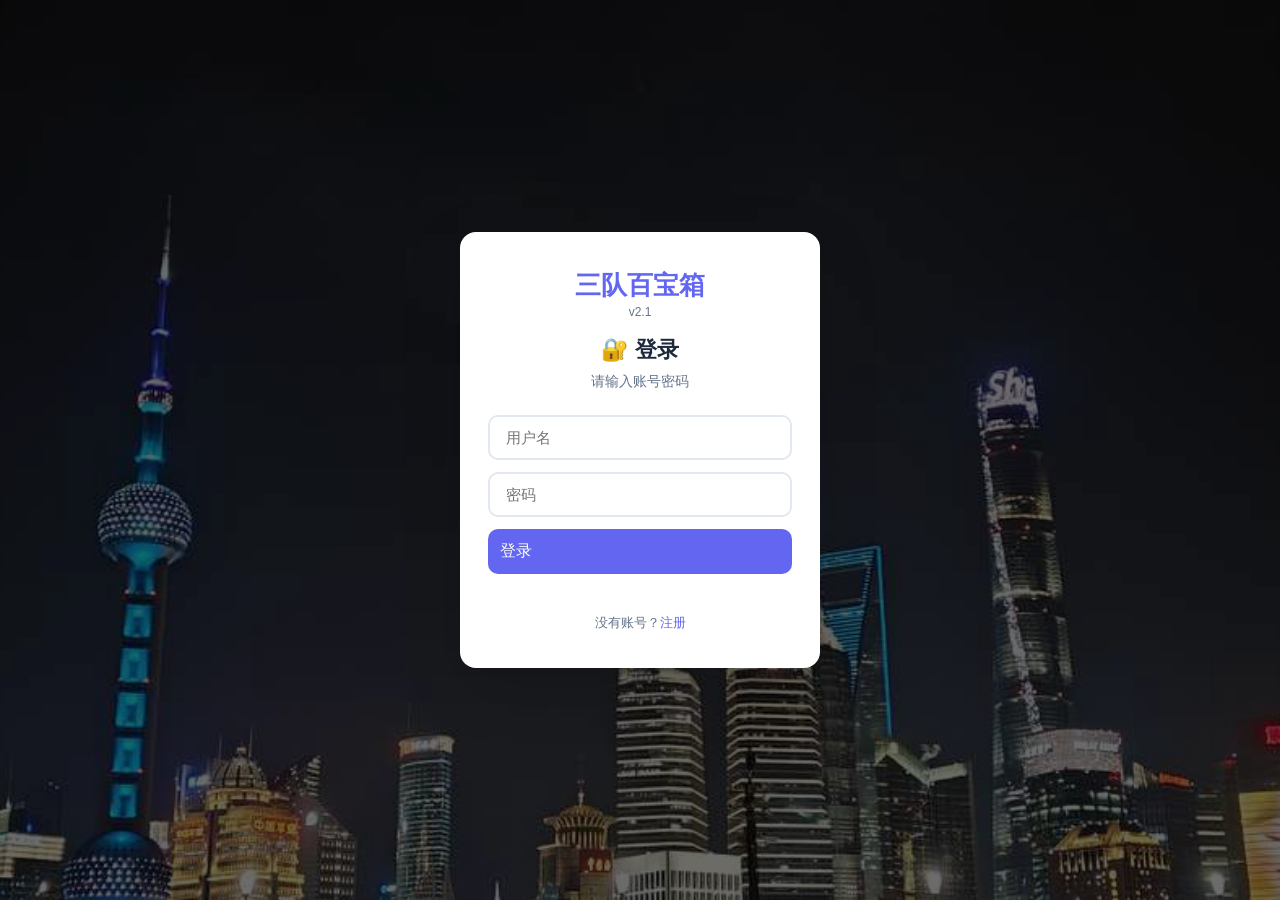
==== index.html @ 0bb1b4c2 "Update index.html" ====
<!DOCTYPE html>
<html lang="zh-CN">
<head>
<meta charset="UTF-8"/>
<meta name="viewport" content="width=device-width,initial-scale=1.0,maximum-scale=1.0,user-scalable=no"/>
<meta http-equiv="Cache-Control" content="no-cache,no-store,must-revalidate"/>
<meta http-equiv="Pragma" content="no-cache"/>
<meta http-equiv="Expires" content="0"/>
<title>三队百宝箱</title>
<style>:root{--bg:#f0f2f5;--card:#fff;--p:#6366f1;--pl:#818cf8;--t:#1e293b;--ts:#64748b;--b:#e2e8f0;--on:#10b981;--busy:#f59e0b;--off:#94a3b8;--err:#ef4444;--sh:0 2px 12px rgba(0,0,0,.08);--r:16px;--rs:10px}
*{margin:0;padding:0;box-sizing:border-box}
body{font-family:-apple-system,BlinkMacSystemFont,"Segoe UI",Roboto,"PingFang SC","Microsoft YaHei",sans-serif;background:var(--bg);color:var(--t);min-height:100vh}
.login-screen{display:flex;flex-direction:column;align-items:center;justify-content:center;min-height:100vh;padding:20px;background:url([data-uri]) center/cover no-repeat;position:relative}
.login-screen::before{content:'';position:absolute;top:0;left:0;right:0;bottom:0;background:rgba(0,0,0,0.35)}
.login-logo{text-align:center;margin-bottom:16px}.login-logo .logo-title{font-size:26px;font-weight:700;color:var(--p)}.login-logo .logo-ver{font-size:12px;color:var(--ts);margin-top:2px}
.login-box{position:relative;z-index:1;background:#fff;border-radius:var(--r);padding:36px 28px;max-width:360px;width:100%;box-shadow:0 20px 60px rgba(0,0,0,.15);text-align:center}
.login-box h2{margin-bottom:8px;font-size:22px}.login-box .sub{font-size:14px;color:var(--ts);margin-bottom:24px}
.login-box input{width:100%;padding:12px 16px;border:2px solid var(--b);border-radius:var(--rs);font-size:15px;outline:none;margin-bottom:12px}
.login-box input:focus{border-color:var(--p)}.login-box .btn{width:100%;padding:12px;font-size:16px}
.login-box .err{color:var(--err);font-size:13px;margin-top:8px;min-height:20px}

.app-shell{display:none}.app-shell.show{display:flex;flex-direction:column;height:100vh}
/* Top Bar */
.topbar{background:var(--p);color:#fff;padding:10px 16px;display:flex;align-items:center;gap:8px;flex-shrink:0;z-index:100;box-shadow:0 2px 8px rgba(99,102,241,.3)}
.topbar h1{font-size:17px;font-weight:600;flex:1;overflow:hidden;text-overflow:ellipsis;white-space:nowrap}
.btn-icon{background:none;border:none;color:#fff;font-size:20px;cursor:pointer;padding:6px;border-radius:8px;display:flex;align-items:center;justify-content:center;position:relative}
.btn-icon:hover{background:rgba(255,255,255,.15)}.btn-icon.hide{display:none}
.badge{position:absolute;top:2px;right:2px;background:var(--err);color:#fff;font-size:9px;min-width:16px;height:16px;border-radius:8px;display:flex;align-items:center;justify-content:center;display:none}
.badge.show{display:flex}

/* Body */
.body-wrap{flex:1;display:flex;overflow:hidden}
/* Sidebar - always visible, framed */
.sidebar{width:210px;flex-shrink:0;overflow-y:auto;display:flex;flex-direction:column;padding:4px}
.sidebar-card{background:var(--card);border-radius:var(--r);padding:12px;margin-bottom:8px;box-shadow:var(--sh)}
.sidebar-card h3{font-size:13px;font-weight:600;margin-bottom:8px;display:flex;align-items:center;gap:6px}
.f-item{display:flex;align-items:center;gap:8px;padding:6px 8px;border-radius:var(--rs);cursor:pointer;transition:.2s;margin-bottom:2px}
.f-item:hover{background:#f1f5f9}.f-item .fav{font-size:18px;flex-shrink:0}.f-item .fn{font-size:13px;font-weight:500;flex:1;overflow:hidden;text-overflow:ellipsis;white-space:nowrap}
.f-dot{width:7px;height:7px;border-radius:50%;flex-shrink:0}.f-dot.on{background:var(--on)}.f-dot.busy{background:var(--busy)}.f-dot.off{background:var(--off)}

/* Main */
.main-area{flex:1;min-width:0;overflow-y:auto}
.page{display:none;padding:12px;max-width:700px;margin:0 auto}
.page.active{display:block;animation:fadeIn .25s ease}
@keyframes fadeIn{from{opacity:0;transform:translateY(12px)}to{opacity:1;transform:translateY(0)}}

/* Right Panel - always visible, framed */
.right-panel{width:230px;flex-shrink:0;overflow-y:auto;padding:4px}
.rp-card{background:var(--card);border-radius:var(--r);padding:12px;margin-bottom:8px;box-shadow:var(--sh)}
.rp-card h3{font-size:13px;font-weight:600;margin-bottom:8px;display:flex;align-items:center;gap:6px}
.lb-item{display:flex;align-items:center;gap:8px;padding:6px 0;border-bottom:1px solid var(--b)}.lb-item:last-child{border-bottom:none}
.lb-av{font-size:22px;flex-shrink:0}.lb-info{flex:1;min-width:0}.lb-name{font-size:13px;font-weight:500}.lb-stat{font-size:11px;color:var(--ts)}
.lb-dot{width:7px;height:7px;border-radius:50%;flex-shrink:0}.lb-dot.on{background:var(--on)}.lb-dot.busy{background:var(--busy)}.lb-dot.off{background:var(--off)}

.home-grid{display:grid;grid-template-columns:1fr 1fr;gap:10px}
.tool-card{background:var(--card);border-radius:var(--r);padding:16px 10px;box-shadow:var(--sh);cursor:pointer;text-align:center;transition:.3s;border:2px solid transparent;user-select:none;-webkit-tap-highlight-color:transparent}
.tool-card:hover{transform:translateY(-2px);box-shadow:0 8px 24px rgba(0,0,0,.12)}.tool-card:active{transform:scale(.96)}
.tool-card .icon{font-size:30px;display:block;margin-bottom:4px}.tool-card .label{font-size:13px;font-weight:600}.tool-card .desc{font-size:11px;color:var(--ts);margin-top:2px}

.sect{font-size:18px;font-weight:600;margin-bottom:10px}
.row{display:flex;gap:8px;margin-bottom:10px;flex-wrap:wrap;align-items:center}
.row input,.row select{flex:1;min-width:100px;padding:10px 14px;border:2px solid var(--b);border-radius:var(--rs);font-size:15px;outline:none}
.row input:focus{border-color:var(--p)}.row input[type=number]{width:70px;flex:none}
.btn{padding:10px 20px;border:none;border-radius:var(--rs);font-size:15px;font-weight:500;cursor:pointer;display:inline-flex;align-items:center;gap:6px;white-space:nowrap;transition:.3s}
.btn:active{transform:scale(.96)}.btn-p{background:var(--p);color:#fff}.btn-p:hover{background:var(--pl)}
.btn-d{background:var(--err);color:#fff}.btn-o{background:transparent;border:2px solid var(--b);color:var(--t)}.btn-o:hover{border-color:var(--p);color:var(--p)}
.btn-sm{padding:6px 14px;font-size:13px}.btn-xs{padding:4px 10px;font-size:12px}.btn-g{background:var(--on);color:#fff}

.tags{display:flex;flex-wrap:wrap;gap:8px;margin-bottom:14px}
.tag{background:#eef2ff;color:var(--p);padding:6px 14px;border-radius:20px;font-size:14px;display:flex;align-items:center;gap:6px}
.tag .rm{cursor:pointer;font-weight:bold;opacity:.6;font-size:16px}.tag .rm:hover{opacity:1}
.res-box{background:linear-gradient(135deg,#eef2ff,#f5f3ff);border-radius:var(--r);padding:28px 16px;text-align:center;margin:12px 0;min-height:60px;display:flex;align-items:center;justify-content:center;flex-direction:column;gap:4px}
.res-box .big{font-size:26px;font-weight:700;color:var(--p)}.res-box .lbl{font-size:13px;color:var(--ts)}
.empty{text-align:center;padding:36px 20px;color:var(--ts)}.empty .icon{font-size:44px;margin-bottom:10px;display:block}
.canvas-wrap{display:flex;justify-content:center;margin:12px 0}.canvas-wrap canvas{width:100%;height:auto;max-width:300px;border-radius:var(--r);box-shadow:var(--sh)}
.li{background:var(--card);border-radius:var(--rs);padding:14px 16px;margin-bottom:8px;box-shadow:0 1px 4px rgba(0,0,0,.06);display:flex;align-items:center;justify-content:space-between;gap:8px}
.li .ct{flex:1}.li .t{font-weight:500;font-size:15px}.li .st{font-size:12px;color:var(--ts);margin-top:2px}.li .act{display:flex;gap:6px;flex-shrink:0}
.poll-opt{background:var(--card);border-radius:var(--rs);padding:12px 16px;margin-bottom:8px;border:2px solid var(--b);cursor:pointer;position:relative;overflow:hidden}
.poll-opt:hover{border-color:var(--pl)}.poll-opt .bar{position:absolute;left:0;top:0;bottom:0;background:rgba(99,102,241,.1);transition:width .5s;border-radius:var(--rs)}.poll-opt .txt{position:relative;z-index:1;display:flex;justify-content:space-between}.poll-opt .pct{font-weight:600;color:var(--p)}
.date-nav{display:flex;align-items:center;justify-content:center;gap:16px;margin-bottom:16px}.date-nav .dl{font-size:17px;font-weight:600;min-width:140px;text-align:center}
.duty-card{background:var(--card);border-radius:var(--r);padding:16px;margin-bottom:10px;box-shadow:var(--sh);border-left:4px solid var(--p)}.duty-card .pr{font-size:17px;font-weight:600}.duty-card .pj{font-size:14px;color:var(--ts);margin-top:4px}
.bt-next{background:linear-gradient(135deg,#fef3c7,#fde68a);border-radius:var(--r);padding:20px;margin-bottom:16px;box-shadow:var(--sh);text-align:center;border:2px solid #f59e0b}
.bt-next .hint{font-size:13px;color:#92400e;margin-bottom:6px}.bt-next .name{font-size:24px;font-weight:700;color:#b45309}
.bt-row{background:var(--card);border-radius:var(--rs);padding:12px 16px;margin-bottom:8px;box-shadow:0 1px 4px rgba(0,0,0,.06);display:flex;align-items:center;justify-content:space-between;gap:8px}
.emoji-grid{display:grid;grid-template-columns:repeat(8,1fr);gap:6px;margin:12px 0}
.emoji-opt{font-size:26px;padding:8px;text-align:center;cursor:pointer;border-radius:var(--rs);border:2px solid transparent}.emoji-opt:hover{background:#eef2ff}.emoji-opt.sel{border-color:var(--p);background:#eef2ff}
.st-btn{flex:1;min-width:80px;text-align:center;padding:10px;border-radius:var(--rs);border:2px solid var(--b);cursor:pointer;font-size:14px;background:#fff}
.st-btn.sel-on{border-color:var(--on);background:#d1fae5}.st-btn.sel-busy{border-color:var(--busy);background:#fef3c7}.st-btn.sel-away{border-color:#f97316;background:#ffedd5}.st-btn.sel-off{border-color:var(--off);background:#f1f5f9}
.stat-card{background:var(--card);border-radius:var(--r);padding:16px;box-shadow:var(--sh);margin-bottom:10px;display:flex;align-items:center;justify-content:space-between}.stat-card .lbl{font-size:13px;color:var(--ts)}.stat-card .val{font-size:28px;font-weight:700;color:var(--p)}
.proj-row{display:flex;gap:6px;align-items:center;margin-bottom:6px}.proj-row input{flex:1;min-width:80px;padding:8px 10px;border:2px solid var(--b);border-radius:var(--rs);font-size:14px;outline:none}.proj-row input:focus{border-color:var(--p)}.proj-row input.narrow{width:60px;flex:none}
.diag-ok{color:var(--on)}.diag-err{color:var(--err)}
.inbox-item{background:var(--card);border-radius:var(--rs);padding:12px 16px;margin-bottom:8px;box-shadow:0 1px 4px rgba(0,0,0,.06);border-left:3px solid var(--p)}.inbox-item.unread{border-left-color:var(--err)}
.inbox-item .from{font-size:12px;color:var(--ts)}.inbox-item .msg{font-size:14px;margin:4px 0}.inbox-item .time{font-size:11px;color:var(--ts)}
.toast{position:fixed;bottom:30px;left:50%;transform:translateX(-50%) translateY(80px);background:#1e293b;color:#fff;padding:12px 24px;border-radius:var(--rs);font-size:14px;opacity:0;transition:.3s;z-index:999;pointer-events:none}.toast.show{opacity:1;transform:translateX(-50%) translateY(0)}
.menu-overlay{display:none;position:fixed;top:48px;left:10px;z-index:200;background:var(--card);border-radius:var(--rs);box-shadow:0 8px 30px rgba(0,0,0,.15);min-width:160px;overflow:hidden}.menu-overlay.show{display:block}
.menu-overlay div{padding:12px 16px;cursor:pointer;font-size:14px;display:flex;align-items:center;gap:8px}.menu-overlay div:hover{background:#f1f5f9}

.login-overlay{position:absolute;top:0;left:0;right:0;bottom:0;background:rgba(0,0,0,.35);z-index:0}@media(max-width:900px){.sidebar{width:180px}.right-panel{width:200px}}
@media(max-width:768px){
  .body-wrap{flex-direction:column}
  .sidebar{width:100%!important;flex-shrink:0;max-height:120px;flex-direction:row;gap:8px;padding:4px 8px;overflow-x:auto}
  .sidebar-card{flex-shrink:0;min-width:180px;margin-bottom:0;margin-right:4px}
  .right-panel{width:100%!important;max-height:150px}
  .main-area{flex:1}
  .home-grid{grid-template-columns:1fr 1fr}
}</style>
</head>
<body>

<div class="login-screen" id="ls">
  <div class="login-overlay"></div>
  <div class="login-box">
<div class="login-logo"><div class="logo-title">三队百宝箱</div><div class="logo-ver">v2.1</div></div>
    <h2 id="lt">&#x1F510; 登录</h2>
    <p class="sub" id="lst">请输入账号密码</p>
    <input type="text" id="lu" placeholder="用户名"/>
    <input type="password" id="lp" placeholder="密码"/>
    <input type="password" id="lp2" placeholder="确认密码（仅注册时需要）" style="display:none"/>
    <button class="btn btn-p" onclick="Auth.login()" id="lb">登录</button>
    <p class="err" id="le"></p>
    <p style="margin-top:12px;font-size:13px;color:var(--ts)">
      <span id="ltg">没有账号？</span><a href="javascript:void(0)" onclick="Auth.toggle()" id="ltl" style="color:var(--p);text-decoration:none;font-weight:500">注册</a>
    </p>
  </div>
</div>

<div class="app-shell" id="app">
<header class="topbar">
  <button class="btn-icon" id="menuBtn" onclick="App.toggleMenu()">&#x2630;</button>
  <button class="btn-icon hide" id="bb" onclick="Router.back()">&#x2039;</button>
  <h1 id="ht">三队百宝箱</h1>
  <button class="btn-icon" onclick="Router.go('inbox')" title="收件箱"><span class="badge" id="inboxBadge">0</span>&#x1F4E8;</button>
  <button class="btn-icon" id="av" onclick="Router.go('profile')">&#x1F464;</button>
  <button class="btn-icon" onclick="Router.go('admin')" title="数据后台" id="adBtn" style="display:none">&#x2699;&#xFE0F;</button>
  <button class="btn-icon" onclick="Auth.logout()">&#x1F6AA;</button>
</header>
<div class="menu-overlay" id="menuOverlay">
  <div onclick="App.toggleMenu();Router.go('home')">&#x1F3E0; 主页</div>
  <div onclick="App.toggleMenu();Router.go('inbox')">&#x1F4E8; 收件箱</div>
  <div onclick="App.toggleMenu();Router.go('profile')">&#x1F464; 个人中心</div>
  <div onclick="App.toggleMenu();Router.go('changelog')">&#x1F4CB; 更新公告</div>
  <div onclick="App.toggleMenu();App.quickStatus('online')">&#x1F7E2; 设为在线</div>
  <div onclick="App.toggleMenu();App.quickStatus('busy')">&#x1F7E1; 设为忙碌</div>
  <div onclick="App.toggleMenu();App.quickStatus('offline')">&#x26AA; 设为隐身</div>
</div>
<div class="body-wrap">
  <div class="sidebar" id="sidebar"><div class="sidebar-card"><h3>👥 好友</h3><div id="sidebarFriends"></div></div></div>
  <div class="main-area" id="mainArea">
    <div class="toast" id="toast"></div>
    <div class="page active" id="pageHome"><div class="home-grid" id="homeGrid"></div><div id="mobileLB" style="display:none"></div></div>
  </div>
  <div class="right-panel" id="rightPanel">
    <div class="rp-card" id="leaderboardCard"><h3>🏆 在线排行榜</h3><div id="lbList"></div></div>
    <div class="rp-card" id="chatCard" style="display:none;flex:1;display:flex;flex-direction:column">
      <h3>💬 <span id="chatFriendName"></span> <span style="cursor:pointer;margin-left:auto;font-size:16px" onclick="Chat.close()">✕</span></h3>
      <div id="chatMsgs" style="flex:1;overflow-y:auto;max-height:300px;margin-bottom:8px"></div>
      <div style="display:flex;gap:4px"><input type="text" id="chatInput" placeholder="输入消息..." style="flex:1;padding:8px;border:1px solid var(--b);border-radius:8px;font-size:13px;outline:none" onkeydown="if(event.key==='Enter')Chat.send()"/><button class="btn btn-p btn-xs" onclick="Chat.send()">发送</button></div>
    </div>
  </div>
</div>
</div>

<script>
var $=function(id){return document.getElementById(id)};
var H=function(s){var d=document.createElement('div');d.textContent=s;return d.innerHTML};
var toast=function(m){var t=$('toast');t.textContent=m;t.classList.add('show');setTimeout(function(){t.classList.remove('show')},2000)};

// Version & Changelog
var VERSION='v2.2';
var WECHAT_OAUTH_URL='https://pswiejbqdsvdajzzisgj.supabase.co/functions/v1/wechat-auth';
var CHANGELOG=[
  {v:'v2.2',date:'2026-06-19',items:['头像上传修复：圆形裁剪+正确显示','登录页照片背景+暗色遮罩','重置功能移至后台(仅admin)','好友聊天功能上线','小值轮换：起始偏移+轮换方向']},
  {v:'v2.0',date:'2026-06-18',items:['全新UI：蓝顶栏+三栏布局','收件箱系统：反馈+好友申请','好友申请需对方同意','头像上传：自动压缩至60x60','30秒心跳保持在线状态','☰快捷菜单','返回键简化：一键回首页','移动端适配']},
  {v:'v1.0',date:'2026-06-18',items:['三队百宝箱上线','多用户注册/登录','云端自动同步(Supabase)','小值轮换·多重项目配置','公差轮换·次数统计','幸运转盘·抽签','备忘录·集体投票','个人中心·好友系统']}
];

var API={URL:'https://pswiejbqdsvdajzzisgj.supabase.co',KEY:'sb_publishable_OcLstUOCgADmmQHZwjHEAg_TfGg_1fw',
  _h:function(ct){var h={'apikey':API.KEY,'Authorization':'Bearer '+API.KEY};if(ct)h['Content-Type']='application/json';return h;},
  get:async function(t,q){var r=await fetch(API.URL+'/rest/v1/'+t+(q?'?'+q:''),{headers:API._h()});if(!r.ok)throw new Error('GET '+r.status);return r.json();},
  post:async function(t,b){var r=await fetch(API.URL+'/rest/v1/'+t,{method:'POST',headers:Object.assign({'Prefer':'return=minimal'},API._h(true)),body:JSON.stringify(b)});if(!r.ok)throw new Error('POST '+r.status);},
  del:async function(t,q){var r=await fetch(API.URL+'/rest/v1/'+t+'?'+q,{method:'DELETE',headers:API._h()});if(!r.ok)throw new Error('DEL '+r.status);},
  upsert:async function(t,q,b){try{await API.del(t,q)}catch(e){};await API.post(t,b);},
  check:async function(){var r=[];try{await API.get('toolbar_data','limit=1');r.push({name:'数据库连接',ok:true});}catch(e){r.push({name:'数据库连接',ok:false,err:e.message});}try{localStorage.setItem('_dt','1');localStorage.removeItem('_dt');r.push({name:'本地存储',ok:true});}catch(e){r.push({name:'本地存储',ok:false,err:e.message});}r.push({name:'用户数',ok:true,info:Auth.users().length});return r;}};

var Store={_k:function(k){return'tb_'+(App.user||'')+'_'+k;},
  get:function(k,fb){try{var v=localStorage.getItem(Store._k(k));return v!=null?JSON.parse(v):(fb!==undefined?fb:null);}catch(e){return fb!==undefined?fb:null;}},
  set:function(k,v){localStorage.setItem(Store._k(k),JSON.stringify(v));Store._sync(k,v);},
  getRaw:function(k){return localStorage.getItem(k);},setRaw:function(k,v){localStorage.setItem(k,v);},
  _sync:function(k,v){if(!App.user)return;var u=App.user,b={username:u,data_type:k,data_json:JSON.stringify(v),updated_at:new Date().toISOString()};API.upsert('toolbar_data','username=eq.'+encodeURIComponent(u)+'&data_type=eq.'+encodeURIComponent(k),b).catch(function(){});},
  syncUsers:function(){API.upsert('toolbar_data','username=eq._system&data_type=eq._users',{username:'_system',data_type:'_users',data_json:JSON.stringify(Auth.users()),updated_at:new Date().toISOString()}).catch(function(){});},
  pull:async function(){if(!App.user)return;try{var rows=await API.get('toolbar_data','username=eq.'+encodeURIComponent(App.user));var h=false;for(var i=0;i<rows.length;i++){if(rows[i].data_type&&rows[i].data_type!=='_users'&&rows[i].data_type!=='_inbox'&&rows[i].data_json){localStorage.setItem(Store._k(rows[i].data_type),rows[i].data_json);h=true;}}if(h){toast('已同步');var c=Router._current,cfg=Router._routes[c];if(cfg&&cfg.onEnter)cfg.onEnter();}var inboxRow=rows.find(function(r){return r.data_type==='_inbox'});if(inboxRow&&inboxRow.data_json){localStorage.setItem(Store._k('_inbox'),inboxRow.data_json);App.updateInboxBadge();}}catch(e){}},
  pullUsers:async function(){try{var rows=await API.get('toolbar_data','username=eq._system&data_type=eq._users');if(rows.length&&rows[0].data_json){var cu=JSON.parse(rows[0].data_json),lu=Auth.users();for(var i=0;i<cu.length;i++){var existing=lu.find(function(u){return u.username===cu[i].username});if(!existing)lu.push(cu[i]);else{existing.avatar=cu[i].avatar||existing.avatar;existing.friends=cu[i].friends||existing.friends;}}Auth._saveNoSync(lu);}}catch(e){}}};

var Router={_routes:{},_history:[],_current:'home',
  register:function(n,c){Router._routes[n]=c;},
  go:function(n){Router._history=[];var p=Router._current;if(p===n&&n!=='home')return;var c=Router._routes[n];if(!c)return;var ps=document.querySelectorAll('.page');for(var i=0;i<ps.length;i++)ps[i].classList.remove('active');var pid='page'+n.charAt(0).toUpperCase()+n.slice(1),pg=$(pid);if(!pg){pg=document.createElement('div');pg.id=pid;pg.className='page';if(c.html)pg.innerHTML=c.html;$('mainArea').appendChild(pg);}pg.classList.add('active');$('ht').textContent=c.title||n;$('bb').classList.toggle('hide',n==='home');Router._current=n;history.replaceState({page:n},'','#'+n);if(c.onEnter)c.onEnter();$('menuOverlay').classList.remove('show');if(n==='home'){Render.lb();App.renderSidebar();}},
  back:function(){Router.go('home');},
  init:function(){var s=this;window.addEventListener('popstate',function(e){Router.go('home');});var h=location.hash.replace('#','');if(h&&Router._routes[h]){Router.go(h);}}
};

var Auth={
  isReg:false,init:function(){Auth._ensureAdmin();Store.pullUsers().then(function(){if(sessionStorage.getItem('tb_s')){App.login(sessionStorage.getItem('tb_s'));return;}var p=new URLSearchParams(location.search);var wt=p.get('wx_token');if(wt){Auth._handleWechatToken(wt);return;}$('ls').style.display='flex';if(!Store.getRaw('tb_users'))Auth._setReg();});},
  _ensureAdmin:function(){if(!Store.getRaw('tb_users')){crypto.subtle.digest('SHA-256',new TextEncoder().encode('12345'+'tb_salt')).then(function(h){var hash=Array.from(new Uint8Array(h)).map(function(b){return b.toString(16).padStart(2,'0')}).join('');Store.setRaw('tb_users',JSON.stringify([{id:0,username:'admin',passwordHash:hash,createdAt:'',avatar:'👑',status:'offline',role:'admin',friends:[],lastSeen:null}]));});}},
  _setReg:function(){Auth.isReg=true;$('lt').textContent='📝 注册';$('lst').textContent='创建新账号';$('lb').textContent='注册';$('ltg').textContent='已有账号？';$('ltl').textContent='登录';$('lp2').style.display='block';$('le').textContent='';},
  _setLogin:function(){Auth.isReg=false;$('lt').textContent='🔐 登录';$('lst').textContent='请输入账号密码';$('lb').textContent='登录';$('ltg').textContent='没有账号？';$('ltl').textContent='注册';$('lp2').style.display='none';$('le').textContent='';},
  toggle:function(){Auth.isReg?Auth._setLogin():Auth._setReg();},
  users:function(){try{return JSON.parse(Store.getRaw('tb_users'))||[]}catch(e){return[]}},
  saveUsers:function(u){Store.setRaw('tb_users',JSON.stringify(u));Store.syncUsers();App.renderSidebar();Render.lb();},
  _saveNoSync:function(u){Store.setRaw('tb_users',JSON.stringify(u));},
  hash:async function(p){var d=new TextEncoder().encode(p+'tb_salt');var h=await crypto.subtle.digest('SHA-256',d);return Array.from(new Uint8Array(h)).map(function(b){return b.toString(16).padStart(2,'0')}).join('');},
  login:async function(){var un=$('lu').value.trim(),pw=$('lp').value,pw2=$('lp2').value,er=$('le');if(!un){er.textContent='请输入用户名';return}if(un.length<2){er.textContent='用户名至少2字';return}if(pw.length<4){er.textContent='密码至少4位';return}var us=Auth.users();if(Auth.isReg){if(pw!==pw2){er.textContent='两次密码不一致';return}if(us.some(function(u){return u.username===un})){er.textContent='该用户名已存在';return}us.push({id:Date.now(),username:un,passwordHash:await Auth.hash(pw),createdAt:new Date().toLocaleString('zh-CN'),avatar:'',status:'online',role:'user',friends:[],lastSeen:new Date().toLocaleString('zh-CN')});Auth.saveUsers(us);sessionStorage.setItem('tb_s',un);App.login(un);toast('注册成功，欢迎 '+un+'!');}else{var f=us.find(function(u){return u.username===un});if(!f){er.textContent='用户不存在';return}if(await Auth.hash(pw)!==f.passwordHash){er.textContent='密码错误';$('lp').value='';return}f.status='online';f.lastSeen=new Date().toLocaleString('zh-CN');Auth.saveUsers(us);sessionStorage.setItem('tb_s',un);App.login(un);}},
  logout:function(){App.stopHeartbeat();var us=Auth.users(),un=App.user;var f=us.find(function(u){return u.username===un});if(f){f.status='offline';Auth.saveUsers(us);}sessionStorage.removeItem('tb_s');App.user=null;$('ls').style.display='flex';$('app').classList.remove('show');$('lu').value='';$('lp').value='';$('lp2').value='';Auth._setLogin();},
  wechatLogin:function(){location.href=WECHAT_OAUTH_URL;},
  _handleWechatToken:async function(token){try{var parts=atob(token).split(':');var username=parts[0];if(!username){$('ls').style.display='flex';return}var us=Auth.users();var f=us.find(function(u){return u.username===username});if(!f){toast('微信用户未同步');$('ls').style.display='flex';return}sessionStorage.setItem('tb_s',username);App.login(username);history.replaceState({},'','/toolbox');}catch(e){$('ls').style.display='flex';}}
};

var App={
  user:null,heartbeatId:null,
  login:function(un){App.user=un;$('ls').style.display='none';$('app').classList.add('show');var u=Auth.users().find(function(x){return x.username===un});if(u){$('av').textContent=u.avatar||'👤';$('adBtn').style.display=(u.role==='admin'?'flex':'none');}App.startHeartbeat();App._buildHome();Router.register('home',{title:'三队百宝箱',onEnter:function(){Render.lb();App.renderSidebar();}});Router.init();Router.go('home');Store.pull();App.renderSidebar();Render.lb();App.updateInboxBadge();App.checkVersion();},
  _buildHome:function(){var g=$('homeGrid');g.innerHTML='';Tools.list.forEach(function(t){if(t.id==='admin')return;g.innerHTML+='<div class="tool-card" onclick="Router.go(\''+t.id+'\')"><span class="icon">'+t.icon+'</span><span class="label">'+t.name+'</span><span class="desc">'+t.desc+'</span></div>';});},
  toggleMenu:function(){$('menuOverlay').classList.toggle('show');},
  quickStatus:function(st){TPR.setS(st);},
  renderSidebar:function(){var u=Auth.users().find(function(x){return x.username===App.user});if(!u)return;var fs=u.friends||[],us=Auth.users();var sf=$('sidebarFriends');if(!fs.length){sf.innerHTML='<div style="color:var(--ts);font-size:12px;text-align:center;padding:10px">暂无好友<br>去个人中心添加</div>';return;}var online=[],offline=[];fs.forEach(function(fn){var fu=us.find(function(x){return x.username===fn});if(fu&&(fu.status==='online'||fu.status==='busy'||fu.status==='away'))online.push(fu);else offline.push(fn||{username:fn,avatar:'👤'});});var ri=function(u,st){return'<div class="f-item" onclick="Chat.open(\''+u.username+'\')"><div class="fav">'+(u.avatar||'👤')+'</div><div class="fn">'+H(u.username)+'</div><div class="f-dot '+st+'"></div></div>';};sf.innerHTML='<div style="font-size:11px;color:var(--ts);margin-bottom:4px">在线 ('+online.length+')</div>'+online.map(function(fu){return ri(fu,fu.status==='busy'?'busy':fu.status==='away'?'busy':'on');}).join('')+'<div style="font-size:11px;color:var(--ts);margin:8px 0 4px">离线 ('+offline.length+')</div>'+offline.map(function(fu){return ri(fu,'off');}).join('');},
  startHeartbeat:function(){App.stopHeartbeat();App._beat();App.heartbeatId=setInterval(function(){App._beat();},30000);},
  _beat:function(){if(!App.user)return;var us=Auth.users();var f=us.find(function(u){return u.username===App.user});if(f&&f.status!=='offline'){sessionStorage.setItem('tb_hb',Date.now().toString());}},
  stopHeartbeat:function(){if(App.heartbeatId){clearInterval(App.heartbeatId);App.heartbeatId=null;}},
  updateInboxBadge:function(){var ib=Store.get('_inbox',[]);var unread=ib.filter(function(m){return !m.read}).length;var b=$('inboxBadge');if(unread>0){b.textContent=unread;b.classList.add('show');}else{b.classList.remove('show');}},
  checkVersion:function(){var lv=localStorage.getItem('tb_version');if(lv!==VERSION){toast('欢迎使用 '+VERSION+'！查看☰菜单→更新公告');localStorage.setItem('tb_version',VERSION);}}
};

var Inbox={
  add:function(type,from,to,msg){var ib=JSON.parse(localStorage.getItem('tb_'+to+'_inbox')||'[]');ib.unshift({id:Date.now(),type:type,from:from,msg:msg,time:new Date().toLocaleString('zh-CN'),read:false});localStorage.setItem('tb_'+to+'_inbox',JSON.stringify(ib));API.upsert('toolbar_data','username=eq.'+encodeURIComponent(to)+'&data_type=eq._inbox',{username:to,data_type:'_inbox',data_json:JSON.stringify(ib),updated_at:new Date().toISOString()}).catch(function(){});},
  markRead:function(id){var ib=Store.get('_inbox',[]);for(var i=0;i<ib.length;i++){if(ib[i].id===id){ib[i].read=true;break;}}Store.set('_inbox',ib);App.updateInboxBadge();},
  acceptFriend:function(id,from){Inbox.markRead(id);var us=Auth.users();var me=us.find(function(u){return u.username===App.user});var them=us.find(function(u){return u.username===from});if(!me.friends)me.friends=[];if(me.friends.indexOf(from)<0)me.friends.push(from);if(them&&them.friends&&them.friends.indexOf(App.user)<0)them.friends.push(App.user);Auth.saveUsers(us);toast('已添加好友: '+from);},
  declineFriend:function(id){Inbox.markRead(id);}
};

var Tools={list:[],register:function(c){Tools.list.push(c);Router.register(c.id,{title:c.icon+' '+c.name,html:c.html||'',onEnter:function(){if(c.onEnter)c.onEnter();}});}};

var Render={lb:function(){var us=Auth.users();var lb=$('lbList');var order={online:0,busy:1,away:2,offline:3};us.sort(function(a,b){return(order[a.status]||3)-(order[b.status]||3)});lb.innerHTML=us.map(function(u){var s=u.status==='online'?'在线':u.status==='busy'?'忙碌':u.status==='away'?'离开':'离线';return'<div class="lb-item"><div class="lb-av">'+(u.avatar||'👤')+'</div><div class="lb-info"><div class="lb-name">'+H(u.username)+'</div><div class="lb-stat">'+s+'</div></div><div class="lb-dot '+(u.status==='online'?'on':u.status==='busy'?'busy':'off')+'"></div></div>';}).join('');if(window.innerWidth<=768){$('mobileLB').style.display='block';$('mobileLB').innerHTML='<div class="rp-card"><h3>🏆 在线排行榜</h3>'+lb.innerHTML+'</div>';}else{$('mobileLB').style.display='none';}}};

(function(){
var D={people:[],projects:[{name:'班内',count:1}],offset:0,startIndex:0,reverse:false};
function ld(){
  var old=Store.get('rotation',null);
  if(old){
    D.people=old.people||[];
    D.projects=old.projects||[{name:'班内',count:1}];
    D.offset=old.offset||0;
    D.startIndex=old.startIndex||0;
    D.reverse=!!old.reverse;
  }else{
    D={people:[],projects:[{name:'班内',count:1}],offset:0,startIndex:0,reverse:false};
  }
}
function sv(){Store.set('rotation',D)}
function ds(o){var d=new Date();d.setDate(d.getDate()+o);return d.toLocaleDateString('zh-CN',{year:'numeric',month:'long',day:'numeric',weekday:'long'})}

Tools.register({id:'rotation',name:'小值轮换',icon:'🔄',desc:'多重项目值班轮换',
html:'<p class="sect">🔄 小值轮换</p><p style="font-size:13px;color:var(--ts);margin-bottom:12px">添加人员，配置项目类型及值班人数。</p>'+
'<div class="row"><input type="text" id="rn" placeholder="姓名" style="flex:2"/><button class="btn btn-p btn-sm" onclick="TR.add()">+添加人员</button></div>'+
'<div id="rpl" style="margin-bottom:14px"></div>'+
'<p style="font-size:14px;font-weight:600;margin-bottom:6px">项目配置</p><div id="rpc"></div>'+
'<div class="row"><button class="btn btn-o btn-sm" onclick="TR.addProj()">+添加项目</button></div>'+
'<p style="font-size:14px;font-weight:600;margin:12px 0 6px">轮换设置</p>'+
'<div class="row"><label style="font-size:13px">起始偏移:</label><input type="number" id="rsi" value="0" min="0" style="width:70px;flex:none" onchange="TR.updSI(this.value)"/><span style="font-size:12px;color:var(--ts)">人（0=从头开始）</span></div>'+
'<div class="row" style="align-items:center"><label style="font-size:13px">轮换方向:</label><select id="rrev" onchange="TR.updRev(this.value)" style="width:120px;flex:none"><option value="0">从上向下</option><option value="1">从下向上</option></select></div>'+
'<div class="date-nav"><button class="btn btn-o btn-sm" onclick="TR.sh(-1)">◀ 前一天</button><span class="dl" id="rd"></span><button class="btn btn-o btn-sm" onclick="TR.sh(1)">后一天 ▶</button></div>'+
'<div style="text-align:center;margin-bottom:12px"><button class="btn btn-o btn-sm" onclick="TR.td()">📍 回到今天</button></div>'+
'<div id="rb"></div>',onEnter:function(){ld();rdr();}});

window.TR={
  add:function(){var n=$('rn').value.trim();if(!n){toast('请输入姓名');return}ld();if(D.people.some(function(p){return p.name===n})){toast('已存在');return}D.people.push({id:Date.now(),name:n});sv();$('rn').value='';rdr();},
  sh:function(d){ld();D.offset+=d;sv();rdr();},
  td:function(){ld();D.offset=0;sv();rdr();},
  del:function(id){ld();D.people=D.people.filter(function(p){return p.id!==id});sv();rdr();},
  up:function(id){ld();var i=D.people.findIndex(function(p){return p.id===id});if(i<=0)return;var t=D.people[i];D.people[i]=D.people[i-1];D.people[i-1]=t;sv();rdr();},
  down:function(id){ld();var i=D.people.findIndex(function(p){return p.id===id});if(i<0||i>=D.people.length-1)return;var t=D.people[i];D.people[i]=D.people[i+1];D.people[i+1]=t;sv();rdr();},
  addProj:function(){ld();D.projects.push({name:'项目'+(D.projects.length+1),count:1});sv();rdr();},
  delProj:function(i){ld();D.projects.splice(i,1);if(!D.projects.length)D.projects=[{name:'默认',count:1}];sv();rdr();},
  updProj:function(i,field,val){ld();if(field==='name')D.projects[i].name=val;else D.projects[i].count=Math.max(1,parseInt(val)||1);sv();rdr();},
  updSI:function(v){ld();D.startIndex=Math.max(0,parseInt(v)||0);sv();rdr();},
  updRev:function(v){ld();D.reverse=v==='1';sv();rdr();}
};

function rdr(){
  var pl=$('rpl');
  if(!D.people.length){pl.innerHTML='<div class="empty"><span class="icon">👥</span>还没有人员</div>';}
  else{pl.innerHTML=D.people.map(function(p,i){return'<div class="li"><div class="ct"><div class="t">'+(i+1)+'. '+H(p.name)+'</div></div><div class="act"><button class="btn btn-o btn-xs" onclick="TR.up('+p.id+')">▲</button><button class="btn btn-o btn-xs" onclick="TR.down('+p.id+')">▼</button><button class="btn btn-d btn-xs" onclick="TR.del('+p.id+')">删除</button></div></div>';}).join('');}

  var pc=$('rpc');
  pc.innerHTML=D.projects.map(function(p,i){return'<div class="proj-row"><input value="'+H(p.name)+'" onchange="TR.updProj('+i+',\'name\',this.value)" placeholder="项目名"/><input type="number" class="narrow" value="'+p.count+'" min="1" max="99" onchange="TR.updProj('+i+',\'count\',this.value)" title="需要人数"/>人<button class="btn btn-d btn-xs" onclick="TR.delProj('+i+')">×</button></div>';}).join('');

  $('rsi').value=D.startIndex;
  $('rrev').value=D.reverse?'1':'0';

  var tn=D.projects.reduce(function(s,p){return s+p.count},0);
  var d0=new Date();d0.setHours(0,0,0,0);
  var dk=Math.max(0,Math.floor((d0.getTime()-new Date(2024,0,1).getTime())/86400000)+D.offset);
  $('rd').textContent=ds(D.offset);

  var bd=$('rb');
  if(!D.people.length||!tn){bd.innerHTML='<div style="color:var(--ts);text-align:center;margin-top:12px">添加人员并配置项目后显示</div>';return}

  var startIdx=(dk*tn+D.startIndex)%D.people.length;
  var lb=D.offset===0?'今日':(D.offset>0?D.offset+'天后':Math.abs(D.offset)+'天前');
  var html='<p style="font-size:15px;font-weight:600;margin-bottom:10px">📅 '+lb+'值班 (共需'+tn+'人, '+(D.reverse?'从下向上':'从上向下')+')</p>';
  var pi=0;
  for(var i=0;i<D.projects.length;i++){
    html+='<div class="duty-card"><div class="pr">📋 '+H(D.projects[i].name)+' ('+D.projects[i].count+'人)</div><div class="pj">';
    var names=[];
    for(var j=0;j<D.projects[i].count;j++){
      var idx=(startIdx+pi+j)%D.people.length;
      if(D.reverse) idx=(D.people.length-1-idx+D.people.length)%D.people.length;
      names.push(D.people[idx].name);
    }
    html+=names.map(H).join('、')+'</div></div>';
    pi+=D.projects[i].count;
  }
  html+='<p style="font-size:12px;color:var(--ts);margin-top:8px;text-align:center">共 '+D.people.length+' 人，每日 '+tn+' 人值班</p>';
  bd.innerHTML=html;
}})();

(function(){var D={people:[],currentIndex:0};function ld(){D=Store.get('biztrip',{people:[],currentIndex:0})}function sv(){Store.set('biztrip',D)}Tools.register({id:'biztrip',name:'能不能不出公差',icon:'✈️',desc:'出差轮换+统计',html:'<p class="sect">✈️ 能不能不出公差？</p><p style="font-size:13px;color:var(--ts);margin-bottom:12px">按列表顺序循环，记录次数和最近时间。</p><div class="row"><input type="text" id="bi" placeholder="输入姓名"/><button class="btn btn-p" onclick="TB.add()">添加人员</button></div><div id="bpl"></div><div id="bnx"></div><div style="display:flex;justify-content:center;gap:8px;margin-top:8px"><button class="btn btn-o btn-sm" onclick="TB.undo()">↩ 撤销</button><button class="btn btn-o btn-sm" onclick="TB.rst()">🔄 重置</button></div>',onEnter:function(){ld();rdr();}});window.TB={add:function(){var n=$('bi').value.trim();if(!n){toast('请输入姓名');return}ld();if(D.people.some(function(p){return p.name===n})){toast('已存在');return}D.people.push({id:Date.now(),name:n,count:0,lastTime:null});sv();$('bi').value='';rdr();},doit:function(){ld();if(D.people.length<2){toast('至少2人');return}var i=D.currentIndex%D.people.length;D.people[i].count++;D.people[i].lastTime=new Date().toLocaleString('zh-CN');D.currentIndex=(i+1)%D.people.length;sv();rdr();toast(D.people[i].name+'出差(第'+D.people[i].count+'次)');},undo:function(){ld();if(!D.people.length)return;var i=(D.currentIndex-1+D.people.length)%D.people.length;if(!D.people[i].count){toast('无记录');return}D.people[i].count--;if(!D.people[i].count)D.people[i].lastTime=null;D.currentIndex=i;sv();rdr();},rst:function(){ld();D.people.forEach(function(p){p.count=0;p.lastTime=null});D.currentIndex=0;sv();rdr();},del:function(id){ld();D.people=D.people.filter(function(p){return p.id!==id});if(D.currentIndex>=D.people.length)D.currentIndex=0;sv();rdr();},up:function(id){ld();var i=D.people.findIndex(function(p){return p.id===id});if(i<=0)return;if(D.currentIndex===i)D.currentIndex--;else if(D.currentIndex===i-1)D.currentIndex++;var t=D.people[i];D.people[i]=D.people[i-1];D.people[i-1]=t;sv();rdr();},down:function(id){ld();var i=D.people.findIndex(function(p){return p.id===id});if(i<0||i>=D.people.length-1)return;if(D.currentIndex===i)D.currentIndex++;else if(D.currentIndex===i+1)D.currentIndex--;var t=D.people[i];D.people[i]=D.people[i+1];D.people[i+1]=t;sv();rdr();}};function rdr(){var ni=D.currentIndex%Math.max(D.people.length,1),pl=$('bpl');if(!D.people.length){pl.innerHTML='<div class="empty"><span class="icon">👥</span>还没有人员</div>';}else{pl.innerHTML=D.people.map(function(p,i){var ar=i===ni&&D.people.length>1?' <span style="font-size:12px;color:#f59e0b">⬅ 下一个</span>':'';return'<div class="bt-row"><div class="ct"><div class="t">'+H(p.name)+ar+'</div><div class="st">✈ 出差 '+(p.count||0)+'次'+(p.lastTime?' | 最近:'+p.lastTime:' | 还没出过')+'</div></div><div style="display:flex;gap:4px"><button class="btn btn-o btn-xs" onclick="TB.up('+p.id+')">▲</button><button class="btn btn-o btn-xs" onclick="TB.down('+p.id+')">▼</button><button class="btn btn-d btn-xs" onclick="TB.del('+p.id+')">删</button></div></div>';}).join('');}var ne=$('bnx');if(D.people.length<2){ne.innerHTML='<div style="color:var(--ts);text-align:center">至少2人才能轮换</div>';return}var np=D.people[ni];ne.innerHTML='<div class="bt-next"><div class="hint">👉 下一个出差的:</div><div class="name">'+H(np.name)+'</div><div style="font-size:13px;color:#92400e;margin-top:4px">已出过 '+(np.count||0)+'次</div></div><div style="text-align:center;margin-bottom:10px"><button class="btn btn-p" onclick="TB.doit()" style="font-size:18px;padding:14px 36px">✈️ 确认出差</button></div>';}})();
(function(){var I=['A','B','C','D'],A=0,AN=null,C=['#6366f1','#f59e0b','#10b981','#ec4899','#06b6d4','#f97316','#8b5cf6','#14b8a6','#e11d48','#65a30d','#d946ef','#0ea5e9'];Tools.register({id:'wheel',name:'幸运转盘',icon:'🎡',desc:'自定义选项转转盘',html:'<p class="sect">🎡 幸运转盘</p><div class="row"><input type="text" id="wi" placeholder="输入选项"/><button class="btn btn-p" onclick="TW.add()">添加</button></div><div class="tags" id="wt"></div><div class="canvas-wrap"><canvas id="wc" width="300" height="300"></canvas></div><div style="text-align:center;margin-top:8px"><button class="btn btn-p" onclick="TW.spin()" id="wb">🎯 转转盘</button><button class="btn btn-o btn-sm" onclick="TW.rst()" style="margin-left:8px">清空</button></div>',onEnter:function(){drw();}});window.TW={add:function(){var v=$('wi').value.trim();if(!v)return;if(I.length>=12){toast('最多12个');return}I.push(v);$('wi').value='';rtg();drw();},del:function(i){I.splice(i,1);if(I.length<2)I=['A','B'];rtg();drw();},rst:function(){I=['A','B','C','D'];rtg();drw();},spin:function(){if(I.length<2){toast('至少2个');return}if(AN)return;var b=$('wb');b.disabled=true;b.textContent='转动中…';var sp=5+Math.random()*3,sa=Math.random()*2*Math.PI,tg=A+sp*2*Math.PI+sa,dr=3000+Math.random()*1000,stA=A,stT=performance.now();(function a(n){var pr=Math.min((n-stT)/dr,1),es=1-Math.pow(1-pr,3);A=stA+(tg-stA)*es;drw();if(pr<1){AN=requestAnimationFrame(a);return}AN=null;b.disabled=false;b.textContent='🎯 转转盘';var arc=2*Math.PI/I.length,nm=(3*Math.PI/2-A+2*Math.PI)%(2*Math.PI),idx=Math.floor(nm/arc);if(idx>=I.length)idx=I.length-1;var el=document.createElement('div');el.style.cssText='text-align:center;margin-top:12px;font-size:20px;font-weight:700;color:var(--p)';el.textContent='🎉 '+I[idx];var old=document.querySelector('.wheel-result');if(old)old.remove();el.className='wheel-result';var cw=document.querySelector('.canvas-wrap');if(cw)cw.after(el);toast('抽到:'+I[idx]);})(performance.now());}};function rtg(){$('wt').innerHTML=I.map(function(it,i){return'<span class="tag">'+H(it)+' <span class="rm" onclick="TW.del('+i+')">×</span></span>';}).join('');}function drw(){var c=$('wc');if(!c||!c.parentElement)return;var ctx=c.getContext('2d'),dpr=window.devicePixelRatio||1,sz=Math.min(c.parentElement.clientWidth||300,300);c.width=sz*dpr;c.height=sz*dpr;ctx.scale(dpr,dpr);var cx=sz/2,cy=sz/2,r=sz/2-10,n=I.length,arc=2*Math.PI/n;ctx.clearRect(0,0,sz,sz);for(var i=0;i<n;i++){var st=i*arc+A,en=st+arc;ctx.beginPath();ctx.moveTo(cx,cy);ctx.arc(cx,cy,r,st,en);ctx.closePath();ctx.fillStyle=C[i%C.length];ctx.fill();ctx.strokeStyle='#fff';ctx.lineWidth=2;ctx.stroke();var mid=st+arc/2;ctx.save();ctx.translate(cx+Math.cos(mid)*r*.65,cy+Math.sin(mid)*r*.65);ctx.rotate(mid+Math.PI/2);ctx.fillStyle='#fff';ctx.font='bold 13px sans-serif';ctx.textAlign='center';ctx.fillText(I[i].length>5?I[i].slice(0,4)+'…':I[i],0,0);ctx.restore();}ctx.beginPath();ctx.arc(cx,cy,16,0,2*Math.PI);ctx.fillStyle='#fff';ctx.fill();ctx.strokeStyle='#e2e8f0';ctx.lineWidth=3;ctx.stroke();ctx.beginPath();ctx.moveTo(cx-12,cy-r+6);ctx.lineTo(cx+12,cy-r+6);ctx.lineTo(cx,cy-r-14);ctx.closePath();ctx.fillStyle='#ef4444';ctx.fill();ctx.strokeStyle='#fff';ctx.lineWidth=2;ctx.stroke();}})();
(function(){var I=['选项1','选项2'];Tools.register({id:'draw',name:'抽签',icon:'🎲',desc:'批量插入+命名规则',html:'<p class="sect">🎲 抽签</p><div class="row"><input type="text" id="di" placeholder="输入选项"/><button class="btn btn-p" onclick="TD.add()">添加</button></div><div style="margin-bottom:10px"><button class="btn btn-o btn-sm" onclick="TD.batch()">📋 批量插入</button></div><div id="dbatch" style="display:none;margin-bottom:10px;padding:12px;background:var(--card);border-radius:var(--rs);box-shadow:var(--sh)"><div class="row"><label style="font-size:13px">前缀:</label><input type="text" id="dpre" placeholder="如:选手" style="flex:2"/></div><div class="row"><label style="font-size:13px">数量:</label><input type="number" id="dcnt" value="5" min="1" max="99" style="width:70px;flex:none"/></div><div style="font-size:12px;color:var(--ts);margin-bottom:8px">预览: <span id="dprev"></span></div><div style="display:flex;gap:6px"><button class="btn btn-p btn-sm" onclick="TD.doBatch()">✅ 批量生成</button><button class="btn btn-o btn-sm" onclick="$(\'dbatch\').style.display=\'none\'">取消</button></div></div><div class="tags" id="dt"></div><div class="res-box" id="dr"><span class="lbl">点击抽签试试</span></div><div style="text-align:center"><button class="btn btn-p" onclick="TD.go()">🎲 抽一个</button></div>',onEnter:function(){rtg();}});window.TD={add:function(){var v=$('di').value.trim();if(!v)return;I.push(v);$('di').value='';rtg();},del:function(i){I.splice(i,1);if(I.length<2)I=['选项1','选项2'];rtg();},batch:function(){$('dbatch').style.display='block';TD.prev();},prev:function(){var p=$('dpre').value.trim()||'选项',c=parseInt($('dcnt').value)||5;$('dprev').textContent=p+'1, '+p+'2... '+p+c;},doBatch:function(){var p=$('dpre').value.trim()||'选项',c=parseInt($('dcnt').value)||5;for(var i=1;i<=c;i++)I.push(p+i);$('dbatch').style.display='none';rtg();toast('已添加 '+c+' 项');},go:function(){if(I.length<2){toast('至少2个');return}var b=$('dr'),c=0,mc=10+Math.floor(Math.random()*6);var iv=setInterval(function(){var r=Math.floor(Math.random()*I.length);b.innerHTML='<span class="lbl">抽取中…</span><span class="big" style="font-size:32px">'+H(I[r])+'</span>';c++;if(c>=mc){clearInterval(iv);var f=I[Math.floor(Math.random()*I.length)];b.innerHTML='<span class="lbl">🎉 抽中了</span><span class="big">'+H(f)+'</span>';toast('抽中:'+f);}},60);}};function rtg(){$('dt').innerHTML=I.map(function(it,i){return'<span class="tag">'+H(it)+' <span class="rm" onclick="TD.del('+i+')">×</span></span>';}).join('');}})();
(function(){Tools.register({id:'memo',name:'备忘录',icon:'📝',desc:'速记点滴随时查看',html:'<p class="sect">📝 备忘录</p><div class="row"><input type="text" id="mi" placeholder="写点什么…"/><button class="btn btn-p" onclick="TM.add()">保存</button></div><div id="ml"></div>',onEnter:function(){rdr();}});window.TM={add:function(){var v=$('mi').value.trim();if(!v)return;var ms=Store.get('memos',[]);ms.unshift({id:Date.now(),text:v,time:new Date().toLocaleString('zh-CN')});Store.set('memos',ms);$('mi').value='';rdr();toast('已保存');},del:function(id){var ms=Store.get('memos',[]);ms=ms.filter(function(m){return m.id!==id});Store.set('memos',ms);rdr();}};function rdr(){var ms=Store.get('memos',[]),c=$('ml');if(!ms.length){c.innerHTML='<div class="empty"><span class="icon">📝</span>还没有备忘录</div>';return}c.innerHTML=ms.map(function(m){return'<div class="li"><div class="ct"><div class="t">'+H(m.text)+'</div><div class="st">'+m.time+'</div></div><button class="btn btn-d btn-sm" onclick="TM.del('+m.id+')">删除</button></div>';}).join('');}})();
(function(){var O=[],T='';Tools.register({id:'poll',name:'集体投票',icon:'🗳️',desc:'创建投票统计结果',html:'<p class="sect">🗳️ 集体投票</p><p style="font-size:13px;color:var(--ts);margin-bottom:10px">创建投票，点击选项投票。</p><div class="row"><input type="text" id="pt" placeholder="投票标题"/></div><div class="row"><input type="text" id="pi" placeholder="添加选项"/><button class="btn btn-p" onclick="TP.add()">添加</button></div><div class="tags" id="ptg"></div><div style="text-align:center;margin-bottom:14px"><button class="btn btn-p" onclick="TP.cr()">📊 开始投票</button></div><div id="pr"></div>',onEnter:function(){rtg();rrr();}});window.TP={add:function(){var v=$('pi').value.trim();if(!v)return;O.push({name:v,votes:0});$('pi').value='';rtg();},del:function(i){O.splice(i,1);rtg();},cr:function(){T=$('pt').value.trim()||'未命名投票';if(O.length<2){toast('至少2个');return}O.forEach(function(o){o.votes=0});rrr();toast('投票已创建');},vote:function(i){if(i<0||i>=O.length)return;O[i].votes++;rrr();},rst:function(){O.forEach(function(o){o.votes=0});rrr();}};function rtg(){$('ptg').innerHTML=O.map(function(o,i){return'<span class="tag">'+H(o.name)+' <span class="rm" onclick="TP.del('+i+')">×</span></span>';}).join('');}function rrr(){var c=$('pr');if(O.length<2){c.innerHTML='<div class="empty"><span class="icon">🗳️</span>添加选项后开始</div>';return}var total=O.reduce(function(s,o){return s+o.votes},0),mv=Math.max.apply(null,O.map(function(o){return o.votes}).concat([1]));c.innerHTML='<div style="display:flex;justify-content:space-between;align-items:center;margin-bottom:8px"><strong>📊 '+H(T)+'</strong><span style="font-size:13px;color:var(--ts)">共 '+total+'票</span></div>'+O.map(function(o,i){var pct=total===0?0:Math.round(o.votes/total*100),bw=total===0?0:o.votes/mv*100;return'<div class="poll-opt" onclick="TP.vote('+i+')"><div class="bar" style="width:'+bw+'%"></div><div class="txt"><span>'+H(o.name)+'</span><span class="pct">'+o.votes+'票('+pct+'%)</span></div></div>';}).join('')+'<div style="text-align:center;margin-top:8px"><button class="btn btn-o btn-sm" onclick="TP.rst()">重置</button></div>';}})();
(function(){Tools.register({id:'inbox',name:'收件箱',icon:'📨',desc:'',html:'<p class="sect">📨 收件箱</p><div id="inboxList"></div>',onEnter:function(){rdr();}});function rdr(){var ib=Store.get('_inbox',[]);var c=$('inboxList');if(!ib.length){c.innerHTML='<div class="empty"><span class="icon">📨</span>收件箱是空的</div>';return;}c.innerHTML=ib.map(function(m){var cls=m.read?'':'unread';var actions='';if(m.type==='friend_request'){actions='<div style="display:flex;gap:6px;margin-top:6px"><button class="btn btn-g btn-xs" onclick="Inbox.acceptFriend('+m.id+',\''+m.from+'\')">✅ 同意</button><button class="btn btn-d btn-xs" onclick="Inbox.declineFriend('+m.id+')">❌ 拒绝</button></div>';}else{actions='<div style="margin-top:4px"><button class="btn btn-o btn-xs" onclick="Inbox.markRead('+m.id+')">✓ 已读</button></div>';}return'<div class="inbox-item '+cls+'"><div class="from">'+(m.type==='friend_request'?'🤝 好友申请':'💬 反馈')+' · 来自: '+H(m.from)+'</div><div class="msg">'+H(m.msg)+'</div><div class="time">'+m.time+'</div>'+actions+'</div>';}).join('');}})();
(function(){Tools.register({id:'feedback',name:'意见反馈',icon:'💬',desc:'直接反馈给赵星宇',html:'<p class="sect">💬 意见反馈</p><p style="font-size:13px;color:var(--ts);margin-bottom:12px">反馈将发送到赵星宇的收件箱。</p><div class="row"><textarea id="fbtext" placeholder="写点什么..." style="width:100%;height:120px;padding:12px;border:2px solid var(--b);border-radius:var(--rs);font-size:15px;outline:none;resize:vertical;font-family:inherit"></textarea></div><div style="text-align:center"><button class="btn btn-p" onclick="TF.send()">📨 发送反馈</button></div><div id="fbstatus" style="margin-top:12px;text-align:center"></div>',onEnter:function(){}});window.TF={send:function(){var t=$('fbtext').value.trim();if(!t){toast('请输入反馈内容');return}Inbox.add('feedback',App.user||'匿名','赵星宇',t);$('fbtext').value='';$('fbstatus').innerHTML='<div style="color:var(--on);font-weight:600">✅ 反馈已发送！</div>';toast('反馈已发送');setTimeout(function(){$('fbstatus').innerHTML='';},3000);}};})();
(function(){var EM=['👤','🧑','👩','👨','🧔','🧓','👻','🤖','👽','👾','🐶','🐱','🐯','🐰','🐹','🦁','🐵','🐒','🦄','🐌','🌸','🌺','🌻','🌴','🌍','🌞','⭐','❤️','💜','💙','💚','💛'];var ST=[{k:'online',l:'🟢 在线',c:'sel-on'},{k:'busy',l:'🟡 忙碌',c:'sel-busy'},{k:'away',l:'🟠 离开',c:'sel-away'},{k:'offline',l:'⚪ 隐身',c:'sel-off'}];Tools.register({id:'profile',name:'个人中心',icon:'👤',desc:'',html:'<p class="sect">👤 个人中心</p><div style="text-align:center;margin-bottom:16px"><div style="font-size:64px;cursor:pointer" id="pav">👤</div><p style="font-weight:600;font-size:18px;margin-top:4px" id="pun"></p></div><p style="font-size:14px;font-weight:600;margin-bottom:6px">上传头像 <span style="font-size:11px;color:var(--ts)">(自动压缩,最大2KB)</span></p><div class="row"><input type="file" id="pfile" accept="image/*" style="font-size:13px" onchange="TPR.upload()"/></div><p style="font-size:14px;font-weight:600;margin:8px 0 6px">或选择表情头像</p><div class="emoji-grid" id="pem"></div><p style="font-size:14px;font-weight:600;margin:12px 0 6px">在线状态</p><div class="row" id="pst" style="flex-wrap:nowrap"></div><p style="font-size:14px;font-weight:600;margin:16px 0 6px">👥 好友列表</p><div class="row"><input type="text" id="pfi" placeholder="输入好友用户名"/><button class="btn btn-p btn-sm" onclick="TPR.addF()">添加好友</button></div><div id="pfl"></div>',onEnter:function(){rdr();}});window.TPR={upload:function(){var f=$('pfile').files[0];if(!f)return;if(f.size>500000){toast('图片不能超过500KB');return}var reader=new FileReader();reader.onload=function(e){var img=new Image();img.onload=function(){var c=document.createElement('canvas');var s=60;c.width=s;c.height=s;var ctx=c.getContext('2d');ctx.drawImage(img,0,0,s,s);var b64=c.toDataURL('image/jpeg',0.3);if(b64.length>4000){toast('压缩后仍太大('+Math.round(b64.length/1024)+'KB)');return}var us=Auth.users();var fu=us.find(function(u){return u.username===App.user});if(fu){fu.avatar=b64;Auth.saveUsers(us);$('av').innerHTML='<span style=font-size:14px>🖼</span>';$('pav').style.backgroundImage='url('+b64+')';$('pav').style.backgroundSize='cover';$('pav').style.width='64px';$('pav').style.height='64px';$('pav').style.display='inline-block';$('pav').style.borderRadius='50%';$('pav').textContent='';$('pfile').value='';rdr();toast('头像已更新');}};img.onerror=function(){toast('图片加载失败');};img.src=e.target.result;};reader.onerror=function(){toast('文件读取失败');};reader.readAsDataURL(f);},setA:function(e){var us=Auth.users();var f=us.find(function(u){return u.username===App.user});if(f){f.avatar=e;Auth.saveUsers(us);$('av').textContent=e;$('pav').style.backgroundImage='';$('pav').textContent=e;rdr();toast('头像已更新');}},setS:function(s){var us=Auth.users();var f=us.find(function(u){return u.username===App.user});if(f){f.status=s;Auth.saveUsers(us);rdr();toast('状态已更新');App.renderSidebar();Render.lb();}},addF:function(){var n=$('pfi').value.trim();if(!n){toast('请输入用户名');return}if(n===App.user){toast('不能添加自己');return}var us=Auth.users();if(!us.some(function(u){return u.username===n})){toast('用户不存在');return}var f=us.find(function(u){return u.username===App.user});if(!f.friends)f.friends=[];if(f.friends.indexOf(n)>=0){toast('已是好友');return}Inbox.add('friend_request',App.user,n,App.user+' 申请添加你为好友');$('pfi').value='';rdr();toast('好友申请已发送');},delF:function(n){var us=Auth.users();var f=us.find(function(u){return u.username===App.user});f.friends=(f.friends||[]).filter(function(x){return x!==n});Auth.saveUsers(us);rdr();}};function rdr(){var u=Auth.users().find(function(x){return x.username===App.user});if(!u)return;$('pun').textContent=u.username;if(u.avatar&&u.avatar.startsWith('data:')){$('pav').style.backgroundImage='url('+u.avatar+')';$('pav').style.backgroundSize='cover';$('pav').style.width='64px';$('pav').style.height='64px';$('pav').style.display='inline-block';$('pav').style.borderRadius='50%';$('pav').textContent='';}else{$('pav').style.backgroundImage='';$('pav').textContent=u.avatar||'👤';}$('pem').innerHTML=EM.map(function(e){return'<div class="emoji-opt'+(e===u.avatar?' sel':'')+'" onclick="TPR.setA(\''+e+'\')">'+e+'</div>';}).join('');$('pst').innerHTML=ST.map(function(s){return'<div class="st-btn st-btn'+(u.status===s.k?' '+s.c:'')+'" onclick="TPR.setS(\''+s.k+'\')">'+s.l+'</div>';}).join('');var fs=u.friends||[],us=Auth.users();$('pfl').innerHTML=fs.length===0?'<div style="color:var(--ts);font-size:13px;text-align:center;padding:10px">还没有好友</div>':fs.map(function(fn){var fu=us.find(function(x){return x.username===fn});var st=fu?(fu.status==='online'?'🟢':fu.status==='busy'?'🟡':'⚪'):'⚪';return'<div class="li"><div class="ct"><span style="font-size:20px;margin-right:8px">'+(fu&&fu.avatar&&fu.avatar.startsWith('data:')?'🖼':fu?fu.avatar||'👤':'👤')+'</span><span class="t">'+fn+' '+st+'</span></div><button class="btn btn-d btn-xs" onclick="TPR.delF(\''+fn+'\')">删除</button></div>';}).join('');}})();
(function(){Tools.register({id:'admin',name:'数据后台',icon:'🛠️',desc:'用户管理+诊断',html:'<p class="sect">🛠️ 数据后台</p><div style="display:grid;grid-template-columns:1fr 1fr 1fr;gap:10px;margin-bottom:16px" id="as"></div><p style="font-size:15px;font-weight:600;margin-bottom:8px">👥 用户管理</p><div id="al"></div><p style="font-size:15px;font-weight:600;margin:16px 0 8px">🔍 系统诊断</p><div id="diag"></div><button class="btn btn-o btn-sm" onclick="TA.diag()" style="margin-top:8px">🔄 运行诊断</button><button class="btn btn-d btn-sm" onclick="TA.reset()" style="margin-top:8px;margin-left:8px">⚠ 重置数据</button>',onEnter:function(){Store.pullUsers().then(function(){rdr();TA.diag();});}});window.TA={delU:function(un){if(un===App.user){toast('不能删除自己');return}if(!confirm('确定删除 '+un+'？'))return;var us=Auth.users().filter(function(u){return u.username!==un});Auth.saveUsers(us);rdr();},reset:function(){if(!confirm('确定清除所有数据？此操作不可恢复！'))return;localStorage.clear();sessionStorage.clear();toast('已重置，即将刷新');setTimeout(function(){location.reload();},1000);},diag:async function(){var d=$('diag');d.innerHTML='<div class="li"><div class="ct"><div class="t">⏳ 正在检测...</div></div></div>';var results=await API.check();d.innerHTML=results.map(function(r){var cls=r.ok?'diag-ok':'diag-err';return'<div class="li"><div class="ct"><div class="t"><span class="'+cls+'">'+(r.ok?'✅':'❌')+'</span> '+r.name+'</div>'+(r.info?'<div class="st">'+r.info+'</div>':'')+(r.err?'<div class="st diag-err">'+r.err+'</div>':'')+'</div></div>';}).join('');}};function rdr(){var us=Auth.users();var on=us.filter(function(u){return u.status==='online'||u.status==='busy'}).length;$('as').innerHTML='<div class="stat-card"><div><div class="lbl">总用户</div><div class="val">'+us.length+'</div></div></div><div class="stat-card"><div><div class="lbl">在线</div><div class="val" style="color:var(--on)">'+on+'</div></div></div><div class="stat-card"><div><div class="lbl">离线</div><div class="val" style="color:var(--off)">'+(us.length-on)+'</div></div></div>';$('al').innerHTML=us.length===0?'<div class="empty"><span class="icon">👥</span>没有用户</div>':us.map(function(u){var sc=u.status==='online'?'var(--on)':u.status==='busy'?'var(--busy)':'var(--off)';return'<div class="li"><div class="ct"><span style="font-size:22px;margin-right:8px">'+(u.avatar&&u.avatar.startsWith('data:')?'🖼':u.avatar||'👤')+'</span><div><span class="t">'+H(u.username)+'</span><span style="margin-left:6px;color:'+sc+';font-size:12px">● '+(u.status||'offline')+'</span><div class="st">注册:'+u.createdAt+' | 最后:'+(u.lastSeen||'-')+'</div></div></div><button class="btn btn-d btn-xs" onclick="TA.delU(\''+u.username+'\')">删除</button></div>';}).join('');}})();
(function(){
Tools.register({id:'changelog',name:'更新公告',icon:'📋',desc:'',html:'<p class="sect">📋 更新公告 <span style="font-size:13px;color:var(--ts)">'+VERSION+'</span></p><div id="clog"></div>',onEnter:function(){rdr();}});
function rdr(){
  $('clog').innerHTML=CHANGELOG.map(function(c){return'<div class="rp-card" style="margin-bottom:12px"><h3>'+c.v+' <span style="font-size:12px;color:var(--ts)">'+c.date+'</span></h3><ul style="padding-left:20px;font-size:14px;color:var(--t)">'+c.items.map(function(i){return'<li style="margin:4px 0">'+i+'</li>'}).join('')+'</ul></div>';}).join('');
}})();
// Chat module
var Chat={with:null,open:function(f){Chat.with=f;$('chatFriendName').textContent=f;$('chatCard').style.display='flex';$('leaderboardCard').style.display='none';Chat.render();Chat.pull();},close:function(){Chat.with=null;$('chatCard').style.display='none';$('leaderboardCard').style.display='block';},render:function(){if(!Chat.with)return;var k='chat_'+[App.user,Chat.with].sort().join('_');var ms=JSON.parse(localStorage.getItem(k)||'[]');var c=$('chatMsgs');if(!ms.length){c.innerHTML='<div style="color:var(--ts);font-size:12px;text-align:center;padding:20px">暂无消息</div>';return;}c.innerHTML=ms.map(function(m){var im=m.from===App.user;return'<div style="margin-bottom:6px;text-align:'+(im?'right':'left')+'"><span style="font-size:10px;color:var(--ts)">'+(im?'我':m.from)+'</span><br><span style="display:inline-block;padding:6px 10px;border-radius:10px;font-size:13px;max-width:80%;word-break:break-word;'+(im?'background:var(--p);color:#fff':'background:#f1f5f9')+'">'+H(m.text)+'</span></div>';}).join('');c.scrollTop=c.scrollHeight;},send:function(){var t=$('chatInput').value.trim();if(!t||!Chat.with)return;var k='chat_'+[App.user,Chat.with].sort().join('_');var ms=JSON.parse(localStorage.getItem(k)||'[]');ms.push({from:App.user,to:Chat.with,text:t,time:new Date().toLocaleString('zh-CN')});localStorage.setItem(k,JSON.stringify(ms));$('chatInput').value='';Chat.render();API.upsert('toolbar_data','username=eq._chats&data_type=eq.'+encodeURIComponent(k),{username:'_chats',data_type:k,data_json:JSON.stringify(ms),updated_at:new Date().toISOString()}).catch(function(){});},pull:async function(){if(!Chat.with)return;var k='chat_'+[App.user,Chat.with].sort().join('_');try{var rows=await API.get('toolbar_data','username=eq._chats&data_type=eq.'+encodeURIComponent(k));if(rows.length&&rows[0].data_json){var cl=JSON.parse(rows[0].data_json);var lc=JSON.parse(localStorage.getItem(k)||'[]');if(cl.length>=lc.length){localStorage.setItem(k,JSON.stringify(cl));Chat.render();}}}catch(e){}}};

Auth.init();
</script>
</body>
</html>
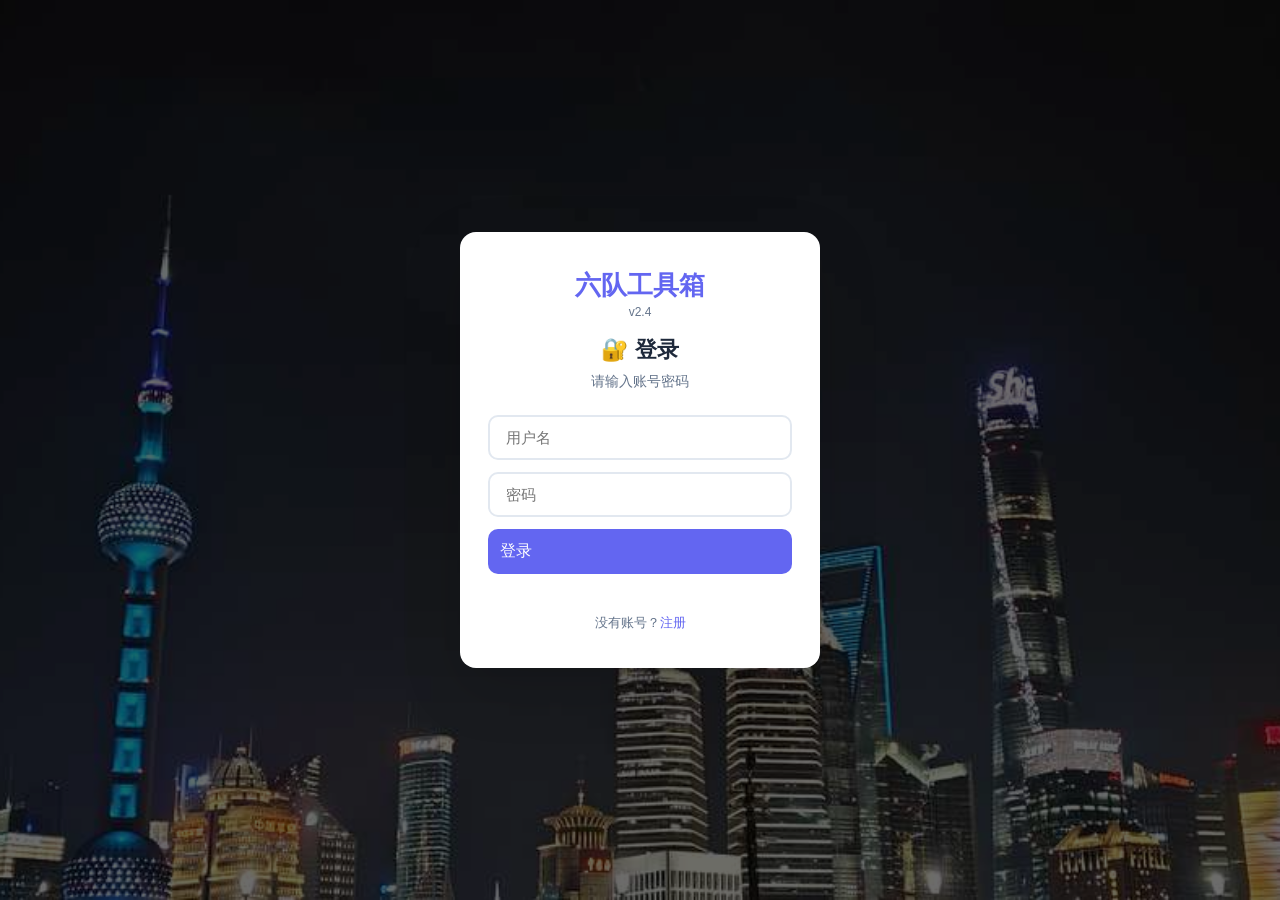
==== commit de0e58a7: "feat: 六队工具箱 v3.0 (置顶/搜索/同步/投票/轮换等)" ====
--- a/index.html
+++ b/index.html
@@ -1,344 +1,95 @@
-<!DOCTYPE html>
-<html lang="zh-CN">
-<head>
-<meta charset="UTF-8"/>
-<meta name="viewport" content="width=device-width,initial-scale=1.0,maximum-scale=1.0,user-scalable=no"/>
-<meta http-equiv="Cache-Control" content="no-cache,no-store,must-revalidate"/>
-<meta http-equiv="Pragma" content="no-cache"/>
-<meta http-equiv="Expires" content="0"/>
-<title>三队百宝箱</title>
-<style>:root{--bg:#f0f2f5;--card:#fff;--p:#6366f1;--pl:#818cf8;--t:#1e293b;--ts:#64748b;--b:#e2e8f0;--on:#10b981;--busy:#f59e0b;--off:#94a3b8;--err:#ef4444;--sh:0 2px 12px rgba(0,0,0,.08);--r:16px;--rs:10px}
-*{margin:0;padding:0;box-sizing:border-box}
-body{font-family:-apple-system,BlinkMacSystemFont,"Segoe UI",Roboto,"PingFang SC","Microsoft YaHei",sans-serif;background:var(--bg);color:var(--t);min-height:100vh}
-.login-screen{display:flex;flex-direction:column;align-items:center;justify-content:center;min-height:100vh;padding:20px;background:url([data-uri]) center/cover no-repeat;position:relative}
-.login-screen::before{content:'';position:absolute;top:0;left:0;right:0;bottom:0;background:rgba(0,0,0,0.35)}
-.login-logo{text-align:center;margin-bottom:16px}.login-logo .logo-title{font-size:26px;font-weight:700;color:var(--p)}.login-logo .logo-ver{font-size:12px;color:var(--ts);margin-top:2px}
-.login-box{position:relative;z-index:1;background:#fff;border-radius:var(--r);padding:36px 28px;max-width:360px;width:100%;box-shadow:0 20px 60px rgba(0,0,0,.15);text-align:center}
-.login-box h2{margin-bottom:8px;font-size:22px}.login-box .sub{font-size:14px;color:var(--ts);margin-bottom:24px}
-.login-box input{width:100%;padding:12px 16px;border:2px solid var(--b);border-radius:var(--rs);font-size:15px;outline:none;margin-bottom:12px}
-.login-box input:focus{border-color:var(--p)}.login-box .btn{width:100%;padding:12px;font-size:16px}
-.login-box .err{color:var(--err);font-size:13px;margin-top:8px;min-height:20px}
-
-.app-shell{display:none}.app-shell.show{display:flex;flex-direction:column;height:100vh}
-/* Top Bar */
-.topbar{background:var(--p);color:#fff;padding:10px 16px;display:flex;align-items:center;gap:8px;flex-shrink:0;z-index:100;box-shadow:0 2px 8px rgba(99,102,241,.3)}
-.topbar h1{font-size:17px;font-weight:600;flex:1;overflow:hidden;text-overflow:ellipsis;white-space:nowrap}
-.btn-icon{background:none;border:none;color:#fff;font-size:20px;cursor:pointer;padding:6px;border-radius:8px;display:flex;align-items:center;justify-content:center;position:relative}
-.btn-icon:hover{background:rgba(255,255,255,.15)}.btn-icon.hide{display:none}
-.badge{position:absolute;top:2px;right:2px;background:var(--err);color:#fff;font-size:9px;min-width:16px;height:16px;border-radius:8px;display:flex;align-items:center;justify-content:center;display:none}
-.badge.show{display:flex}
-
-/* Body */
-.body-wrap{flex:1;display:flex;overflow:hidden}
-/* Sidebar - always visible, framed */
-.sidebar{width:210px;flex-shrink:0;overflow-y:auto;display:flex;flex-direction:column;padding:4px}
-.sidebar-card{background:var(--card);border-radius:var(--r);padding:12px;margin-bottom:8px;box-shadow:var(--sh)}
-.sidebar-card h3{font-size:13px;font-weight:600;margin-bottom:8px;display:flex;align-items:center;gap:6px}
-.f-item{display:flex;align-items:center;gap:8px;padding:6px 8px;border-radius:var(--rs);cursor:pointer;transition:.2s;margin-bottom:2px}
-.f-item:hover{background:#f1f5f9}.f-item .fav{font-size:18px;flex-shrink:0}.f-item .fn{font-size:13px;font-weight:500;flex:1;overflow:hidden;text-overflow:ellipsis;white-space:nowrap}
-.f-dot{width:7px;height:7px;border-radius:50%;flex-shrink:0}.f-dot.on{background:var(--on)}.f-dot.busy{background:var(--busy)}.f-dot.off{background:var(--off)}
-
-/* Main */
-.main-area{flex:1;min-width:0;overflow-y:auto}
-.page{display:none;padding:12px;max-width:700px;margin:0 auto}
-.page.active{display:block;animation:fadeIn .25s ease}
-@keyframes fadeIn{from{opacity:0;transform:translateY(12px)}to{opacity:1;transform:translateY(0)}}
-
-/* Right Panel - always visible, framed */
-.right-panel{width:230px;flex-shrink:0;overflow-y:auto;padding:4px}
-.rp-card{background:var(--card);border-radius:var(--r);padding:12px;margin-bottom:8px;box-shadow:var(--sh)}
-.rp-card h3{font-size:13px;font-weight:600;margin-bottom:8px;display:flex;align-items:center;gap:6px}
-.lb-item{display:flex;align-items:center;gap:8px;padding:6px 0;border-bottom:1px solid var(--b)}.lb-item:last-child{border-bottom:none}
-.lb-av{font-size:22px;flex-shrink:0}.lb-info{flex:1;min-width:0}.lb-name{font-size:13px;font-weight:500}.lb-stat{font-size:11px;color:var(--ts)}
-.lb-dot{width:7px;height:7px;border-radius:50%;flex-shrink:0}.lb-dot.on{background:var(--on)}.lb-dot.busy{background:var(--busy)}.lb-dot.off{background:var(--off)}
-
-.home-grid{display:grid;grid-template-columns:1fr 1fr;gap:10px}
-.tool-card{background:var(--card);border-radius:var(--r);padding:16px 10px;box-shadow:var(--sh);cursor:pointer;text-align:center;transition:.3s;border:2px solid transparent;user-select:none;-webkit-tap-highlight-color:transparent}
-.tool-card:hover{transform:translateY(-2px);box-shadow:0 8px 24px rgba(0,0,0,.12)}.tool-card:active{transform:scale(.96)}
-.tool-card .icon{font-size:30px;display:block;margin-bottom:4px}.tool-card .label{font-size:13px;font-weight:600}.tool-card .desc{font-size:11px;color:var(--ts);margin-top:2px}
-
-.sect{font-size:18px;font-weight:600;margin-bottom:10px}
-.row{display:flex;gap:8px;margin-bottom:10px;flex-wrap:wrap;align-items:center}
-.row input,.row select{flex:1;min-width:100px;padding:10px 14px;border:2px solid var(--b);border-radius:var(--rs);font-size:15px;outline:none}
-.row input:focus{border-color:var(--p)}.row input[type=number]{width:70px;flex:none}
-.btn{padding:10px 20px;border:none;border-radius:var(--rs);font-size:15px;font-weight:500;cursor:pointer;display:inline-flex;align-items:center;gap:6px;white-space:nowrap;transition:.3s}
-.btn:active{transform:scale(.96)}.btn-p{background:var(--p);color:#fff}.btn-p:hover{background:var(--pl)}
-.btn-d{background:var(--err);color:#fff}.btn-o{background:transparent;border:2px solid var(--b);color:var(--t)}.btn-o:hover{border-color:var(--p);color:var(--p)}
-.btn-sm{padding:6px 14px;font-size:13px}.btn-xs{padding:4px 10px;font-size:12px}.btn-g{background:var(--on);color:#fff}
-
-.tags{display:flex;flex-wrap:wrap;gap:8px;margin-bottom:14px}
-.tag{background:#eef2ff;color:var(--p);padding:6px 14px;border-radius:20px;font-size:14px;display:flex;align-items:center;gap:6px}
-.tag .rm{cursor:pointer;font-weight:bold;opacity:.6;font-size:16px}.tag .rm:hover{opacity:1}
-.res-box{background:linear-gradient(135deg,#eef2ff,#f5f3ff);border-radius:var(--r);padding:28px 16px;text-align:center;margin:12px 0;min-height:60px;display:flex;align-items:center;justify-content:center;flex-direction:column;gap:4px}
-.res-box .big{font-size:26px;font-weight:700;color:var(--p)}.res-box .lbl{font-size:13px;color:var(--ts)}
-.empty{text-align:center;padding:36px 20px;color:var(--ts)}.empty .icon{font-size:44px;margin-bottom:10px;display:block}
-.canvas-wrap{display:flex;justify-content:center;margin:12px 0}.canvas-wrap canvas{width:100%;height:auto;max-width:300px;border-radius:var(--r);box-shadow:var(--sh)}
-.li{background:var(--card);border-radius:var(--rs);padding:14px 16px;margin-bottom:8px;box-shadow:0 1px 4px rgba(0,0,0,.06);display:flex;align-items:center;justify-content:space-between;gap:8px}
-.li .ct{flex:1}.li .t{font-weight:500;font-size:15px}.li .st{font-size:12px;color:var(--ts);margin-top:2px}.li .act{display:flex;gap:6px;flex-shrink:0}
-.poll-opt{background:var(--card);border-radius:var(--rs);padding:12px 16px;margin-bottom:8px;border:2px solid var(--b);cursor:pointer;position:relative;overflow:hidden}
-.poll-opt:hover{border-color:var(--pl)}.poll-opt .bar{position:absolute;left:0;top:0;bottom:0;background:rgba(99,102,241,.1);transition:width .5s;border-radius:var(--rs)}.poll-opt .txt{position:relative;z-index:1;display:flex;justify-content:space-between}.poll-opt .pct{font-weight:600;color:var(--p)}
-.date-nav{display:flex;align-items:center;justify-content:center;gap:16px;margin-bottom:16px}.date-nav .dl{font-size:17px;font-weight:600;min-width:140px;text-align:center}
-.duty-card{background:var(--card);border-radius:var(--r);padding:16px;margin-bottom:10px;box-shadow:var(--sh);border-left:4px solid var(--p)}.duty-card .pr{font-size:17px;font-weight:600}.duty-card .pj{font-size:14px;color:var(--ts);margin-top:4px}
-.bt-next{background:linear-gradient(135deg,#fef3c7,#fde68a);border-radius:var(--r);padding:20px;margin-bottom:16px;box-shadow:var(--sh);text-align:center;border:2px solid #f59e0b}
-.bt-next .hint{font-size:13px;color:#92400e;margin-bottom:6px}.bt-next .name{font-size:24px;font-weight:700;color:#b45309}
-.bt-row{background:var(--card);border-radius:var(--rs);padding:12px 16px;margin-bottom:8px;box-shadow:0 1px 4px rgba(0,0,0,.06);display:flex;align-items:center;justify-content:space-between;gap:8px}
-.emoji-grid{display:grid;grid-template-columns:repeat(8,1fr);gap:6px;margin:12px 0}
-.emoji-opt{font-size:26px;padding:8px;text-align:center;cursor:pointer;border-radius:var(--rs);border:2px solid transparent}.emoji-opt:hover{background:#eef2ff}.emoji-opt.sel{border-color:var(--p);background:#eef2ff}
-.st-btn{flex:1;min-width:80px;text-align:center;padding:10px;border-radius:var(--rs);border:2px solid var(--b);cursor:pointer;font-size:14px;background:#fff}
-.st-btn.sel-on{border-color:var(--on);background:#d1fae5}.st-btn.sel-busy{border-color:var(--busy);background:#fef3c7}.st-btn.sel-away{border-color:#f97316;background:#ffedd5}.st-btn.sel-off{border-color:var(--off);background:#f1f5f9}
-.stat-card{background:var(--card);border-radius:var(--r);padding:16px;box-shadow:var(--sh);margin-bottom:10px;display:flex;align-items:center;justify-content:space-between}.stat-card .lbl{font-size:13px;color:var(--ts)}.stat-card .val{font-size:28px;font-weight:700;color:var(--p)}
-.proj-row{display:flex;gap:6px;align-items:center;margin-bottom:6px}.proj-row input{flex:1;min-width:80px;padding:8px 10px;border:2px solid var(--b);border-radius:var(--rs);font-size:14px;outline:none}.proj-row input:focus{border-color:var(--p)}.proj-row input.narrow{width:60px;flex:none}
-.diag-ok{color:var(--on)}.diag-err{color:var(--err)}
-.inbox-item{background:var(--card);border-radius:var(--rs);padding:12px 16px;margin-bottom:8px;box-shadow:0 1px 4px rgba(0,0,0,.06);border-left:3px solid var(--p)}.inbox-item.unread{border-left-color:var(--err)}
-.inbox-item .from{font-size:12px;color:var(--ts)}.inbox-item .msg{font-size:14px;margin:4px 0}.inbox-item .time{font-size:11px;color:var(--ts)}
-.toast{position:fixed;bottom:30px;left:50%;transform:translateX(-50%) translateY(80px);background:#1e293b;color:#fff;padding:12px 24px;border-radius:var(--rs);font-size:14px;opacity:0;transition:.3s;z-index:999;pointer-events:none}.toast.show{opacity:1;transform:translateX(-50%) translateY(0)}
-.menu-overlay{display:none;position:fixed;top:48px;left:10px;z-index:200;background:var(--card);border-radius:var(--rs);box-shadow:0 8px 30px rgba(0,0,0,.15);min-width:160px;overflow:hidden}.menu-overlay.show{display:block}
-.menu-overlay div{padding:12px 16px;cursor:pointer;font-size:14px;display:flex;align-items:center;gap:8px}.menu-overlay div:hover{background:#f1f5f9}
-
-.login-overlay{position:absolute;top:0;left:0;right:0;bottom:0;background:rgba(0,0,0,.35);z-index:0}@media(max-width:900px){.sidebar{width:180px}.right-panel{width:200px}}
-@media(max-width:768px){
-  .body-wrap{flex-direction:column}
-  .sidebar{width:100%!important;flex-shrink:0;max-height:120px;flex-direction:row;gap:8px;padding:4px 8px;overflow-x:auto}
-  .sidebar-card{flex-shrink:0;min-width:180px;margin-bottom:0;margin-right:4px}
-  .right-panel{width:100%!important;max-height:150px}
-  .main-area{flex:1}
-  .home-grid{grid-template-columns:1fr 1fr}
-}</style>
-</head>
-<body>
-
-<div class="login-screen" id="ls">
-  <div class="login-overlay"></div>
-  <div class="login-box">
-<div class="login-logo"><div class="logo-title">三队百宝箱</div><div class="logo-ver">v2.1</div></div>
-    <h2 id="lt">&#x1F510; 登录</h2>
-    <p class="sub" id="lst">请输入账号密码</p>
-    <input type="text" id="lu" placeholder="用户名"/>
-    <input type="password" id="lp" placeholder="密码"/>
-    <input type="password" id="lp2" placeholder="确认密码（仅注册时需要）" style="display:none"/>
-    <button class="btn btn-p" onclick="Auth.login()" id="lb">登录</button>
-    <p class="err" id="le"></p>
-    <p style="margin-top:12px;font-size:13px;color:var(--ts)">
-      <span id="ltg">没有账号？</span><a href="javascript:void(0)" onclick="Auth.toggle()" id="ltl" style="color:var(--p);text-decoration:none;font-weight:500">注册</a>
-    </p>
-  </div>
-</div>
-
-<div class="app-shell" id="app">
-<header class="topbar">
-  <button class="btn-icon" id="menuBtn" onclick="App.toggleMenu()">&#x2630;</button>
-  <button class="btn-icon hide" id="bb" onclick="Router.back()">&#x2039;</button>
-  <h1 id="ht">三队百宝箱</h1>
-  <button class="btn-icon" onclick="Router.go('inbox')" title="收件箱"><span class="badge" id="inboxBadge">0</span>&#x1F4E8;</button>
-  <button class="btn-icon" id="av" onclick="Router.go('profile')">&#x1F464;</button>
-  <button class="btn-icon" onclick="Router.go('admin')" title="数据后台" id="adBtn" style="display:none">&#x2699;&#xFE0F;</button>
-  <button class="btn-icon" onclick="Auth.logout()">&#x1F6AA;</button>
-</header>
-<div class="menu-overlay" id="menuOverlay">
-  <div onclick="App.toggleMenu();Router.go('home')">&#x1F3E0; 主页</div>
-  <div onclick="App.toggleMenu();Router.go('inbox')">&#x1F4E8; 收件箱</div>
-  <div onclick="App.toggleMenu();Router.go('profile')">&#x1F464; 个人中心</div>
-  <div onclick="App.toggleMenu();Router.go('changelog')">&#x1F4CB; 更新公告</div>
-  <div onclick="App.toggleMenu();App.quickStatus('online')">&#x1F7E2; 设为在线</div>
-  <div onclick="App.toggleMenu();App.quickStatus('busy')">&#x1F7E1; 设为忙碌</div>
-  <div onclick="App.toggleMenu();App.quickStatus('offline')">&#x26AA; 设为隐身</div>
-</div>
-<div class="body-wrap">
-  <div class="sidebar" id="sidebar"><div class="sidebar-card"><h3>👥 好友</h3><div id="sidebarFriends"></div></div></div>
-  <div class="main-area" id="mainArea">
-    <div class="toast" id="toast"></div>
-    <div class="page active" id="pageHome"><div class="home-grid" id="homeGrid"></div><div id="mobileLB" style="display:none"></div></div>
-  </div>
-  <div class="right-panel" id="rightPanel">
-    <div class="rp-card" id="leaderboardCard"><h3>🏆 在线排行榜</h3><div id="lbList"></div></div>
-    <div class="rp-card" id="chatCard" style="display:none;flex:1;display:flex;flex-direction:column">
-      <h3>💬 <span id="chatFriendName"></span> <span style="cursor:pointer;margin-left:auto;font-size:16px" onclick="Chat.close()">✕</span></h3>
-      <div id="chatMsgs" style="flex:1;overflow-y:auto;max-height:300px;margin-bottom:8px"></div>
-      <div style="display:flex;gap:4px"><input type="text" id="chatInput" placeholder="输入消息..." style="flex:1;padding:8px;border:1px solid var(--b);border-radius:8px;font-size:13px;outline:none" onkeydown="if(event.key==='Enter')Chat.send()"/><button class="btn btn-p btn-xs" onclick="Chat.send()">发送</button></div>
-    </div>
-  </div>
-</div>
-</div>
-
-<script>
-var $=function(id){return document.getElementById(id)};
-var H=function(s){var d=document.createElement('div');d.textContent=s;return d.innerHTML};
-var toast=function(m){var t=$('toast');t.textContent=m;t.classList.add('show');setTimeout(function(){t.classList.remove('show')},2000)};
-
-// Version & Changelog
-var VERSION='v2.2';
-var WECHAT_OAUTH_URL='https://pswiejbqdsvdajzzisgj.supabase.co/functions/v1/wechat-auth';
-var CHANGELOG=[
-  {v:'v2.2',date:'2026-06-19',items:['头像上传修复：圆形裁剪+正确显示','登录页照片背景+暗色遮罩','重置功能移至后台(仅admin)','好友聊天功能上线','小值轮换：起始偏移+轮换方向']},
-  {v:'v2.0',date:'2026-06-18',items:['全新UI：蓝顶栏+三栏布局','收件箱系统：反馈+好友申请','好友申请需对方同意','头像上传：自动压缩至60x60','30秒心跳保持在线状态','☰快捷菜单','返回键简化：一键回首页','移动端适配']},
-  {v:'v1.0',date:'2026-06-18',items:['三队百宝箱上线','多用户注册/登录','云端自动同步(Supabase)','小值轮换·多重项目配置','公差轮换·次数统计','幸运转盘·抽签','备忘录·集体投票','个人中心·好友系统']}
-];
-
-var API={URL:'https://pswiejbqdsvdajzzisgj.supabase.co',KEY:'sb_publishable_OcLstUOCgADmmQHZwjHEAg_TfGg_1fw',
-  _h:function(ct){var h={'apikey':API.KEY,'Authorization':'Bearer '+API.KEY};if(ct)h['Content-Type']='application/json';return h;},
-  get:async function(t,q){var r=await fetch(API.URL+'/rest/v1/'+t+(q?'?'+q:''),{headers:API._h()});if(!r.ok)throw new Error('GET '+r.status);return r.json();},
-  post:async function(t,b){var r=await fetch(API.URL+'/rest/v1/'+t,{method:'POST',headers:Object.assign({'Prefer':'return=minimal'},API._h(true)),body:JSON.stringify(b)});if(!r.ok)throw new Error('POST '+r.status);},
-  del:async function(t,q){var r=await fetch(API.URL+'/rest/v1/'+t+'?'+q,{method:'DELETE',headers:API._h()});if(!r.ok)throw new Error('DEL '+r.status);},
-  upsert:async function(t,q,b){try{await API.del(t,q)}catch(e){};await API.post(t,b);},
-  check:async function(){var r=[];try{await API.get('toolbar_data','limit=1');r.push({name:'数据库连接',ok:true});}catch(e){r.push({name:'数据库连接',ok:false,err:e.message});}try{localStorage.setItem('_dt','1');localStorage.removeItem('_dt');r.push({name:'本地存储',ok:true});}catch(e){r.push({name:'本地存储',ok:false,err:e.message});}r.push({name:'用户数',ok:true,info:Auth.users().length});return r;}};
-
-var Store={_k:function(k){return'tb_'+(App.user||'')+'_'+k;},
-  get:function(k,fb){try{var v=localStorage.getItem(Store._k(k));return v!=null?JSON.parse(v):(fb!==undefined?fb:null);}catch(e){return fb!==undefined?fb:null;}},
-  set:function(k,v){localStorage.setItem(Store._k(k),JSON.stringify(v));Store._sync(k,v);},
-  getRaw:function(k){return localStorage.getItem(k);},setRaw:function(k,v){localStorage.setItem(k,v);},
-  _sync:function(k,v){if(!App.user)return;var u=App.user,b={username:u,data_type:k,data_json:JSON.stringify(v),updated_at:new Date().toISOString()};API.upsert('toolbar_data','username=eq.'+encodeURIComponent(u)+'&data_type=eq.'+encodeURIComponent(k),b).catch(function(){});},
-  syncUsers:function(){API.upsert('toolbar_data','username=eq._system&data_type=eq._users',{username:'_system',data_type:'_users',data_json:JSON.stringify(Auth.users()),updated_at:new Date().toISOString()}).catch(function(){});},
-  pull:async function(){if(!App.user)return;try{var rows=await API.get('toolbar_data','username=eq.'+encodeURIComponent(App.user));var h=false;for(var i=0;i<rows.length;i++){if(rows[i].data_type&&rows[i].data_type!=='_users'&&rows[i].data_type!=='_inbox'&&rows[i].data_json){localStorage.setItem(Store._k(rows[i].data_type),rows[i].data_json);h=true;}}if(h){toast('已同步');var c=Router._current,cfg=Router._routes[c];if(cfg&&cfg.onEnter)cfg.onEnter();}var inboxRow=rows.find(function(r){return r.data_type==='_inbox'});if(inboxRow&&inboxRow.data_json){localStorage.setItem(Store._k('_inbox'),inboxRow.data_json);App.updateInboxBadge();}}catch(e){}},
-  pullUsers:async function(){try{var rows=await API.get('toolbar_data','username=eq._system&data_type=eq._users');if(rows.length&&rows[0].data_json){var cu=JSON.parse(rows[0].data_json),lu=Auth.users();for(var i=0;i<cu.length;i++){var existing=lu.find(function(u){return u.username===cu[i].username});if(!existing)lu.push(cu[i]);else{existing.avatar=cu[i].avatar||existing.avatar;existing.friends=cu[i].friends||existing.friends;}}Auth._saveNoSync(lu);}}catch(e){}}};
-
-var Router={_routes:{},_history:[],_current:'home',
-  register:function(n,c){Router._routes[n]=c;},
-  go:function(n){Router._history=[];var p=Router._current;if(p===n&&n!=='home')return;var c=Router._routes[n];if(!c)return;var ps=document.querySelectorAll('.page');for(var i=0;i<ps.length;i++)ps[i].classList.remove('active');var pid='page'+n.charAt(0).toUpperCase()+n.slice(1),pg=$(pid);if(!pg){pg=document.createElement('div');pg.id=pid;pg.className='page';if(c.html)pg.innerHTML=c.html;$('mainArea').appendChild(pg);}pg.classList.add('active');$('ht').textContent=c.title||n;$('bb').classList.toggle('hide',n==='home');Router._current=n;history.replaceState({page:n},'','#'+n);if(c.onEnter)c.onEnter();$('menuOverlay').classList.remove('show');if(n==='home'){Render.lb();App.renderSidebar();}},
-  back:function(){Router.go('home');},
-  init:function(){var s=this;window.addEventListener('popstate',function(e){Router.go('home');});var h=location.hash.replace('#','');if(h&&Router._routes[h]){Router.go(h);}}
-};
-
-var Auth={
-  isReg:false,init:function(){Auth._ensureAdmin();Store.pullUsers().then(function(){if(sessionStorage.getItem('tb_s')){App.login(sessionStorage.getItem('tb_s'));return;}var p=new URLSearchParams(location.search);var wt=p.get('wx_token');if(wt){Auth._handleWechatToken(wt);return;}$('ls').style.display='flex';if(!Store.getRaw('tb_users'))Auth._setReg();});},
-  _ensureAdmin:function(){if(!Store.getRaw('tb_users')){crypto.subtle.digest('SHA-256',new TextEncoder().encode('12345'+'tb_salt')).then(function(h){var hash=Array.from(new Uint8Array(h)).map(function(b){return b.toString(16).padStart(2,'0')}).join('');Store.setRaw('tb_users',JSON.stringify([{id:0,username:'admin',passwordHash:hash,createdAt:'',avatar:'👑',status:'offline',role:'admin',friends:[],lastSeen:null}]));});}},
-  _setReg:function(){Auth.isReg=true;$('lt').textContent='📝 注册';$('lst').textContent='创建新账号';$('lb').textContent='注册';$('ltg').textContent='已有账号？';$('ltl').textContent='登录';$('lp2').style.display='block';$('le').textContent='';},
-  _setLogin:function(){Auth.isReg=false;$('lt').textContent='🔐 登录';$('lst').textContent='请输入账号密码';$('lb').textContent='登录';$('ltg').textContent='没有账号？';$('ltl').textContent='注册';$('lp2').style.display='none';$('le').textContent='';},
-  toggle:function(){Auth.isReg?Auth._setLogin():Auth._setReg();},
-  users:function(){try{return JSON.parse(Store.getRaw('tb_users'))||[]}catch(e){return[]}},
-  saveUsers:function(u){Store.setRaw('tb_users',JSON.stringify(u));Store.syncUsers();App.renderSidebar();Render.lb();},
-  _saveNoSync:function(u){Store.setRaw('tb_users',JSON.stringify(u));},
-  hash:async function(p){var d=new TextEncoder().encode(p+'tb_salt');var h=await crypto.subtle.digest('SHA-256',d);return Array.from(new Uint8Array(h)).map(function(b){return b.toString(16).padStart(2,'0')}).join('');},
-  login:async function(){var un=$('lu').value.trim(),pw=$('lp').value,pw2=$('lp2').value,er=$('le');if(!un){er.textContent='请输入用户名';return}if(un.length<2){er.textContent='用户名至少2字';return}if(pw.length<4){er.textContent='密码至少4位';return}var us=Auth.users();if(Auth.isReg){if(pw!==pw2){er.textContent='两次密码不一致';return}if(us.some(function(u){return u.username===un})){er.textContent='该用户名已存在';return}us.push({id:Date.now(),username:un,passwordHash:await Auth.hash(pw),createdAt:new Date().toLocaleString('zh-CN'),avatar:'',status:'online',role:'user',friends:[],lastSeen:new Date().toLocaleString('zh-CN')});Auth.saveUsers(us);sessionStorage.setItem('tb_s',un);App.login(un);toast('注册成功，欢迎 '+un+'!');}else{var f=us.find(function(u){return u.username===un});if(!f){er.textContent='用户不存在';return}if(await Auth.hash(pw)!==f.passwordHash){er.textContent='密码错误';$('lp').value='';return}f.status='online';f.lastSeen=new Date().toLocaleString('zh-CN');Auth.saveUsers(us);sessionStorage.setItem('tb_s',un);App.login(un);}},
-  logout:function(){App.stopHeartbeat();var us=Auth.users(),un=App.user;var f=us.find(function(u){return u.username===un});if(f){f.status='offline';Auth.saveUsers(us);}sessionStorage.removeItem('tb_s');App.user=null;$('ls').style.display='flex';$('app').classList.remove('show');$('lu').value='';$('lp').value='';$('lp2').value='';Auth._setLogin();},
-  wechatLogin:function(){location.href=WECHAT_OAUTH_URL;},
-  _handleWechatToken:async function(token){try{var parts=atob(token).split(':');var username=parts[0];if(!username){$('ls').style.display='flex';return}var us=Auth.users();var f=us.find(function(u){return u.username===username});if(!f){toast('微信用户未同步');$('ls').style.display='flex';return}sessionStorage.setItem('tb_s',username);App.login(username);history.replaceState({},'','/toolbox');}catch(e){$('ls').style.display='flex';}}
-};
-
-var App={
-  user:null,heartbeatId:null,
-  login:function(un){App.user=un;$('ls').style.display='none';$('app').classList.add('show');var u=Auth.users().find(function(x){return x.username===un});if(u){$('av').textContent=u.avatar||'👤';$('adBtn').style.display=(u.role==='admin'?'flex':'none');}App.startHeartbeat();App._buildHome();Router.register('home',{title:'三队百宝箱',onEnter:function(){Render.lb();App.renderSidebar();}});Router.init();Router.go('home');Store.pull();App.renderSidebar();Render.lb();App.updateInboxBadge();App.checkVersion();},
-  _buildHome:function(){var g=$('homeGrid');g.innerHTML='';Tools.list.forEach(function(t){if(t.id==='admin')return;g.innerHTML+='<div class="tool-card" onclick="Router.go(\''+t.id+'\')"><span class="icon">'+t.icon+'</span><span class="label">'+t.name+'</span><span class="desc">'+t.desc+'</span></div>';});},
-  toggleMenu:function(){$('menuOverlay').classList.toggle('show');},
-  quickStatus:function(st){TPR.setS(st);},
-  renderSidebar:function(){var u=Auth.users().find(function(x){return x.username===App.user});if(!u)return;var fs=u.friends||[],us=Auth.users();var sf=$('sidebarFriends');if(!fs.length){sf.innerHTML='<div style="color:var(--ts);font-size:12px;text-align:center;padding:10px">暂无好友<br>去个人中心添加</div>';return;}var online=[],offline=[];fs.forEach(function(fn){var fu=us.find(function(x){return x.username===fn});if(fu&&(fu.status==='online'||fu.status==='busy'||fu.status==='away'))online.push(fu);else offline.push(fn||{username:fn,avatar:'👤'});});var ri=function(u,st){return'<div class="f-item" onclick="Chat.open(\''+u.username+'\')"><div class="fav">'+(u.avatar||'👤')+'</div><div class="fn">'+H(u.username)+'</div><div class="f-dot '+st+'"></div></div>';};sf.innerHTML='<div style="font-size:11px;color:var(--ts);margin-bottom:4px">在线 ('+online.length+')</div>'+online.map(function(fu){return ri(fu,fu.status==='busy'?'busy':fu.status==='away'?'busy':'on');}).join('')+'<div style="font-size:11px;color:var(--ts);margin:8px 0 4px">离线 ('+offline.length+')</div>'+offline.map(function(fu){return ri(fu,'off');}).join('');},
-  startHeartbeat:function(){App.stopHeartbeat();App._beat();App.heartbeatId=setInterval(function(){App._beat();},30000);},
-  _beat:function(){if(!App.user)return;var us=Auth.users();var f=us.find(function(u){return u.username===App.user});if(f&&f.status!=='offline'){sessionStorage.setItem('tb_hb',Date.now().toString());}},
-  stopHeartbeat:function(){if(App.heartbeatId){clearInterval(App.heartbeatId);App.heartbeatId=null;}},
-  updateInboxBadge:function(){var ib=Store.get('_inbox',[]);var unread=ib.filter(function(m){return !m.read}).length;var b=$('inboxBadge');if(unread>0){b.textContent=unread;b.classList.add('show');}else{b.classList.remove('show');}},
-  checkVersion:function(){var lv=localStorage.getItem('tb_version');if(lv!==VERSION){toast('欢迎使用 '+VERSION+'！查看☰菜单→更新公告');localStorage.setItem('tb_version',VERSION);}}
-};
-
-var Inbox={
-  add:function(type,from,to,msg){var ib=JSON.parse(localStorage.getItem('tb_'+to+'_inbox')||'[]');ib.unshift({id:Date.now(),type:type,from:from,msg:msg,time:new Date().toLocaleString('zh-CN'),read:false});localStorage.setItem('tb_'+to+'_inbox',JSON.stringify(ib));API.upsert('toolbar_data','username=eq.'+encodeURIComponent(to)+'&data_type=eq._inbox',{username:to,data_type:'_inbox',data_json:JSON.stringify(ib),updated_at:new Date().toISOString()}).catch(function(){});},
-  markRead:function(id){var ib=Store.get('_inbox',[]);for(var i=0;i<ib.length;i++){if(ib[i].id===id){ib[i].read=true;break;}}Store.set('_inbox',ib);App.updateInboxBadge();},
-  acceptFriend:function(id,from){Inbox.markRead(id);var us=Auth.users();var me=us.find(function(u){return u.username===App.user});var them=us.find(function(u){return u.username===from});if(!me.friends)me.friends=[];if(me.friends.indexOf(from)<0)me.friends.push(from);if(them&&them.friends&&them.friends.indexOf(App.user)<0)them.friends.push(App.user);Auth.saveUsers(us);toast('已添加好友: '+from);},
-  declineFriend:function(id){Inbox.markRead(id);}
-};
-
-var Tools={list:[],register:function(c){Tools.list.push(c);Router.register(c.id,{title:c.icon+' '+c.name,html:c.html||'',onEnter:function(){if(c.onEnter)c.onEnter();}});}};
-
-var Render={lb:function(){var us=Auth.users();var lb=$('lbList');var order={online:0,busy:1,away:2,offline:3};us.sort(function(a,b){return(order[a.status]||3)-(order[b.status]||3)});lb.innerHTML=us.map(function(u){var s=u.status==='online'?'在线':u.status==='busy'?'忙碌':u.status==='away'?'离开':'离线';return'<div class="lb-item"><div class="lb-av">'+(u.avatar||'👤')+'</div><div class="lb-info"><div class="lb-name">'+H(u.username)+'</div><div class="lb-stat">'+s+'</div></div><div class="lb-dot '+(u.status==='online'?'on':u.status==='busy'?'busy':'off')+'"></div></div>';}).join('');if(window.innerWidth<=768){$('mobileLB').style.display='block';$('mobileLB').innerHTML='<div class="rp-card"><h3>🏆 在线排行榜</h3>'+lb.innerHTML+'</div>';}else{$('mobileLB').style.display='none';}}};
-
-(function(){
-var D={people:[],projects:[{name:'班内',count:1}],offset:0,startIndex:0,reverse:false};
-function ld(){
-  var old=Store.get('rotation',null);
-  if(old){
-    D.people=old.people||[];
-    D.projects=old.projects||[{name:'班内',count:1}];
-    D.offset=old.offset||0;
-    D.startIndex=old.startIndex||0;
-    D.reverse=!!old.reverse;
-  }else{
-    D={people:[],projects:[{name:'班内',count:1}],offset:0,startIndex:0,reverse:false};
-  }
-}
-function sv(){Store.set('rotation',D)}
-function ds(o){var d=new Date();d.setDate(d.getDate()+o);return d.toLocaleDateString('zh-CN',{year:'numeric',month:'long',day:'numeric',weekday:'long'})}
-
-Tools.register({id:'rotation',name:'小值轮换',icon:'🔄',desc:'多重项目值班轮换',
-html:'<p class="sect">🔄 小值轮换</p><p style="font-size:13px;color:var(--ts);margin-bottom:12px">添加人员，配置项目类型及值班人数。</p>'+
-'<div class="row"><input type="text" id="rn" placeholder="姓名" style="flex:2"/><button class="btn btn-p btn-sm" onclick="TR.add()">+添加人员</button></div>'+
-'<div id="rpl" style="margin-bottom:14px"></div>'+
-'<p style="font-size:14px;font-weight:600;margin-bottom:6px">项目配置</p><div id="rpc"></div>'+
-'<div class="row"><button class="btn btn-o btn-sm" onclick="TR.addProj()">+添加项目</button></div>'+
-'<p style="font-size:14px;font-weight:600;margin:12px 0 6px">轮换设置</p>'+
-'<div class="row"><label style="font-size:13px">起始偏移:</label><input type="number" id="rsi" value="0" min="0" style="width:70px;flex:none" onchange="TR.updSI(this.value)"/><span style="font-size:12px;color:var(--ts)">人（0=从头开始）</span></div>'+
-'<div class="row" style="align-items:center"><label style="font-size:13px">轮换方向:</label><select id="rrev" onchange="TR.updRev(this.value)" style="width:120px;flex:none"><option value="0">从上向下</option><option value="1">从下向上</option></select></div>'+
-'<div class="date-nav"><button class="btn btn-o btn-sm" onclick="TR.sh(-1)">◀ 前一天</button><span class="dl" id="rd"></span><button class="btn btn-o btn-sm" onclick="TR.sh(1)">后一天 ▶</button></div>'+
-'<div style="text-align:center;margin-bottom:12px"><button class="btn btn-o btn-sm" onclick="TR.td()">📍 回到今天</button></div>'+
-'<div id="rb"></div>',onEnter:function(){ld();rdr();}});
-
-window.TR={
-  add:function(){var n=$('rn').value.trim();if(!n){toast('请输入姓名');return}ld();if(D.people.some(function(p){return p.name===n})){toast('已存在');return}D.people.push({id:Date.now(),name:n});sv();$('rn').value='';rdr();},
-  sh:function(d){ld();D.offset+=d;sv();rdr();},
-  td:function(){ld();D.offset=0;sv();rdr();},
-  del:function(id){ld();D.people=D.people.filter(function(p){return p.id!==id});sv();rdr();},
-  up:function(id){ld();var i=D.people.findIndex(function(p){return p.id===id});if(i<=0)return;var t=D.people[i];D.people[i]=D.people[i-1];D.people[i-1]=t;sv();rdr();},
-  down:function(id){ld();var i=D.people.findIndex(function(p){return p.id===id});if(i<0||i>=D.people.length-1)return;var t=D.people[i];D.people[i]=D.people[i+1];D.people[i+1]=t;sv();rdr();},
-  addProj:function(){ld();D.projects.push({name:'项目'+(D.projects.length+1),count:1});sv();rdr();},
-  delProj:function(i){ld();D.projects.splice(i,1);if(!D.projects.length)D.projects=[{name:'默认',count:1}];sv();rdr();},
-  updProj:function(i,field,val){ld();if(field==='name')D.projects[i].name=val;else D.projects[i].count=Math.max(1,parseInt(val)||1);sv();rdr();},
-  updSI:function(v){ld();D.startIndex=Math.max(0,parseInt(v)||0);sv();rdr();},
-  updRev:function(v){ld();D.reverse=v==='1';sv();rdr();}
-};
-
-function rdr(){
-  var pl=$('rpl');
-  if(!D.people.length){pl.innerHTML='<div class="empty"><span class="icon">👥</span>还没有人员</div>';}
-  else{pl.innerHTML=D.people.map(function(p,i){return'<div class="li"><div class="ct"><div class="t">'+(i+1)+'. '+H(p.name)+'</div></div><div class="act"><button class="btn btn-o btn-xs" onclick="TR.up('+p.id+')">▲</button><button class="btn btn-o btn-xs" onclick="TR.down('+p.id+')">▼</button><button class="btn btn-d btn-xs" onclick="TR.del('+p.id+')">删除</button></div></div>';}).join('');}
-
-  var pc=$('rpc');
-  pc.innerHTML=D.projects.map(function(p,i){return'<div class="proj-row"><input value="'+H(p.name)+'" onchange="TR.updProj('+i+',\'name\',this.value)" placeholder="项目名"/><input type="number" class="narrow" value="'+p.count+'" min="1" max="99" onchange="TR.updProj('+i+',\'count\',this.value)" title="需要人数"/>人<button class="btn btn-d btn-xs" onclick="TR.delProj('+i+')">×</button></div>';}).join('');
-
-  $('rsi').value=D.startIndex;
-  $('rrev').value=D.reverse?'1':'0';
-
-  var tn=D.projects.reduce(function(s,p){return s+p.count},0);
-  var d0=new Date();d0.setHours(0,0,0,0);
-  var dk=Math.max(0,Math.floor((d0.getTime()-new Date(2024,0,1).getTime())/86400000)+D.offset);
-  $('rd').textContent=ds(D.offset);
-
-  var bd=$('rb');
-  if(!D.people.length||!tn){bd.innerHTML='<div style="color:var(--ts);text-align:center;margin-top:12px">添加人员并配置项目后显示</div>';return}
-
-  var startIdx=(dk*tn+D.startIndex)%D.people.length;
-  var lb=D.offset===0?'今日':(D.offset>0?D.offset+'天后':Math.abs(D.offset)+'天前');
-  var html='<p style="font-size:15px;font-weight:600;margin-bottom:10px">📅 '+lb+'值班 (共需'+tn+'人, '+(D.reverse?'从下向上':'从上向下')+')</p>';
-  var pi=0;
-  for(var i=0;i<D.projects.length;i++){
-    html+='<div class="duty-card"><div class="pr">📋 '+H(D.projects[i].name)+' ('+D.projects[i].count+'人)</div><div class="pj">';
-    var names=[];
-    for(var j=0;j<D.projects[i].count;j++){
-      var idx=(startIdx+pi+j)%D.people.length;
-      if(D.reverse) idx=(D.people.length-1-idx+D.people.length)%D.people.length;
-      names.push(D.people[idx].name);
-    }
-    html+=names.map(H).join('、')+'</div></div>';
-    pi+=D.projects[i].count;
-  }
-  html+='<p style="font-size:12px;color:var(--ts);margin-top:8px;text-align:center">共 '+D.people.length+' 人，每日 '+tn+' 人值班</p>';
-  bd.innerHTML=html;
-}})();
-
-(function(){var D={people:[],currentIndex:0};function ld(){D=Store.get('biztrip',{people:[],currentIndex:0})}function sv(){Store.set('biztrip',D)}Tools.register({id:'biztrip',name:'能不能不出公差',icon:'✈️',desc:'出差轮换+统计',html:'<p class="sect">✈️ 能不能不出公差？</p><p style="font-size:13px;color:var(--ts);margin-bottom:12px">按列表顺序循环，记录次数和最近时间。</p><div class="row"><input type="text" id="bi" placeholder="输入姓名"/><button class="btn btn-p" onclick="TB.add()">添加人员</button></div><div id="bpl"></div><div id="bnx"></div><div style="display:flex;justify-content:center;gap:8px;margin-top:8px"><button class="btn btn-o btn-sm" onclick="TB.undo()">↩ 撤销</button><button class="btn btn-o btn-sm" onclick="TB.rst()">🔄 重置</button></div>',onEnter:function(){ld();rdr();}});window.TB={add:function(){var n=$('bi').value.trim();if(!n){toast('请输入姓名');return}ld();if(D.people.some(function(p){return p.name===n})){toast('已存在');return}D.people.push({id:Date.now(),name:n,count:0,lastTime:null});sv();$('bi').value='';rdr();},doit:function(){ld();if(D.people.length<2){toast('至少2人');return}var i=D.currentIndex%D.people.length;D.people[i].count++;D.people[i].lastTime=new Date().toLocaleString('zh-CN');D.currentIndex=(i+1)%D.people.length;sv();rdr();toast(D.people[i].name+'出差(第'+D.people[i].count+'次)');},undo:function(){ld();if(!D.people.length)return;var i=(D.currentIndex-1+D.people.length)%D.people.length;if(!D.people[i].count){toast('无记录');return}D.people[i].count--;if(!D.people[i].count)D.people[i].lastTime=null;D.currentIndex=i;sv();rdr();},rst:function(){ld();D.people.forEach(function(p){p.count=0;p.lastTime=null});D.currentIndex=0;sv();rdr();},del:function(id){ld();D.people=D.people.filter(function(p){return p.id!==id});if(D.currentIndex>=D.people.length)D.currentIndex=0;sv();rdr();},up:function(id){ld();var i=D.people.findIndex(function(p){return p.id===id});if(i<=0)return;if(D.currentIndex===i)D.currentIndex--;else if(D.currentIndex===i-1)D.currentIndex++;var t=D.people[i];D.people[i]=D.people[i-1];D.people[i-1]=t;sv();rdr();},down:function(id){ld();var i=D.people.findIndex(function(p){return p.id===id});if(i<0||i>=D.people.length-1)return;if(D.currentIndex===i)D.currentIndex++;else if(D.currentIndex===i+1)D.currentIndex--;var t=D.people[i];D.people[i]=D.people[i+1];D.people[i+1]=t;sv();rdr();}};function rdr(){var ni=D.currentIndex%Math.max(D.people.length,1),pl=$('bpl');if(!D.people.length){pl.innerHTML='<div class="empty"><span class="icon">👥</span>还没有人员</div>';}else{pl.innerHTML=D.people.map(function(p,i){var ar=i===ni&&D.people.length>1?' <span style="font-size:12px;color:#f59e0b">⬅ 下一个</span>':'';return'<div class="bt-row"><div class="ct"><div class="t">'+H(p.name)+ar+'</div><div class="st">✈ 出差 '+(p.count||0)+'次'+(p.lastTime?' | 最近:'+p.lastTime:' | 还没出过')+'</div></div><div style="display:flex;gap:4px"><button class="btn btn-o btn-xs" onclick="TB.up('+p.id+')">▲</button><button class="btn btn-o btn-xs" onclick="TB.down('+p.id+')">▼</button><button class="btn btn-d btn-xs" onclick="TB.del('+p.id+')">删</button></div></div>';}).join('');}var ne=$('bnx');if(D.people.length<2){ne.innerHTML='<div style="color:var(--ts);text-align:center">至少2人才能轮换</div>';return}var np=D.people[ni];ne.innerHTML='<div class="bt-next"><div class="hint">👉 下一个出差的:</div><div class="name">'+H(np.name)+'</div><div style="font-size:13px;color:#92400e;margin-top:4px">已出过 '+(np.count||0)+'次</div></div><div style="text-align:center;margin-bottom:10px"><button class="btn btn-p" onclick="TB.doit()" style="font-size:18px;padding:14px 36px">✈️ 确认出差</button></div>';}})();
-(function(){var I=['A','B','C','D'],A=0,AN=null,C=['#6366f1','#f59e0b','#10b981','#ec4899','#06b6d4','#f97316','#8b5cf6','#14b8a6','#e11d48','#65a30d','#d946ef','#0ea5e9'];Tools.register({id:'wheel',name:'幸运转盘',icon:'🎡',desc:'自定义选项转转盘',html:'<p class="sect">🎡 幸运转盘</p><div class="row"><input type="text" id="wi" placeholder="输入选项"/><button class="btn btn-p" onclick="TW.add()">添加</button></div><div class="tags" id="wt"></div><div class="canvas-wrap"><canvas id="wc" width="300" height="300"></canvas></div><div style="text-align:center;margin-top:8px"><button class="btn btn-p" onclick="TW.spin()" id="wb">🎯 转转盘</button><button class="btn btn-o btn-sm" onclick="TW.rst()" style="margin-left:8px">清空</button></div>',onEnter:function(){drw();}});window.TW={add:function(){var v=$('wi').value.trim();if(!v)return;if(I.length>=12){toast('最多12个');return}I.push(v);$('wi').value='';rtg();drw();},del:function(i){I.splice(i,1);if(I.length<2)I=['A','B'];rtg();drw();},rst:function(){I=['A','B','C','D'];rtg();drw();},spin:function(){if(I.length<2){toast('至少2个');return}if(AN)return;var b=$('wb');b.disabled=true;b.textContent='转动中…';var sp=5+Math.random()*3,sa=Math.random()*2*Math.PI,tg=A+sp*2*Math.PI+sa,dr=3000+Math.random()*1000,stA=A,stT=performance.now();(function a(n){var pr=Math.min((n-stT)/dr,1),es=1-Math.pow(1-pr,3);A=stA+(tg-stA)*es;drw();if(pr<1){AN=requestAnimationFrame(a);return}AN=null;b.disabled=false;b.textContent='🎯 转转盘';var arc=2*Math.PI/I.length,nm=(3*Math.PI/2-A+2*Math.PI)%(2*Math.PI),idx=Math.floor(nm/arc);if(idx>=I.length)idx=I.length-1;var el=document.createElement('div');el.style.cssText='text-align:center;margin-top:12px;font-size:20px;font-weight:700;color:var(--p)';el.textContent='🎉 '+I[idx];var old=document.querySelector('.wheel-result');if(old)old.remove();el.className='wheel-result';var cw=document.querySelector('.canvas-wrap');if(cw)cw.after(el);toast('抽到:'+I[idx]);})(performance.now());}};function rtg(){$('wt').innerHTML=I.map(function(it,i){return'<span class="tag">'+H(it)+' <span class="rm" onclick="TW.del('+i+')">×</span></span>';}).join('');}function drw(){var c=$('wc');if(!c||!c.parentElement)return;var ctx=c.getContext('2d'),dpr=window.devicePixelRatio||1,sz=Math.min(c.parentElement.clientWidth||300,300);c.width=sz*dpr;c.height=sz*dpr;ctx.scale(dpr,dpr);var cx=sz/2,cy=sz/2,r=sz/2-10,n=I.length,arc=2*Math.PI/n;ctx.clearRect(0,0,sz,sz);for(var i=0;i<n;i++){var st=i*arc+A,en=st+arc;ctx.beginPath();ctx.moveTo(cx,cy);ctx.arc(cx,cy,r,st,en);ctx.closePath();ctx.fillStyle=C[i%C.length];ctx.fill();ctx.strokeStyle='#fff';ctx.lineWidth=2;ctx.stroke();var mid=st+arc/2;ctx.save();ctx.translate(cx+Math.cos(mid)*r*.65,cy+Math.sin(mid)*r*.65);ctx.rotate(mid+Math.PI/2);ctx.fillStyle='#fff';ctx.font='bold 13px sans-serif';ctx.textAlign='center';ctx.fillText(I[i].length>5?I[i].slice(0,4)+'…':I[i],0,0);ctx.restore();}ctx.beginPath();ctx.arc(cx,cy,16,0,2*Math.PI);ctx.fillStyle='#fff';ctx.fill();ctx.strokeStyle='#e2e8f0';ctx.lineWidth=3;ctx.stroke();ctx.beginPath();ctx.moveTo(cx-12,cy-r+6);ctx.lineTo(cx+12,cy-r+6);ctx.lineTo(cx,cy-r-14);ctx.closePath();ctx.fillStyle='#ef4444';ctx.fill();ctx.strokeStyle='#fff';ctx.lineWidth=2;ctx.stroke();}})();
-(function(){var I=['选项1','选项2'];Tools.register({id:'draw',name:'抽签',icon:'🎲',desc:'批量插入+命名规则',html:'<p class="sect">🎲 抽签</p><div class="row"><input type="text" id="di" placeholder="输入选项"/><button class="btn btn-p" onclick="TD.add()">添加</button></div><div style="margin-bottom:10px"><button class="btn btn-o btn-sm" onclick="TD.batch()">📋 批量插入</button></div><div id="dbatch" style="display:none;margin-bottom:10px;padding:12px;background:var(--card);border-radius:var(--rs);box-shadow:var(--sh)"><div class="row"><label style="font-size:13px">前缀:</label><input type="text" id="dpre" placeholder="如:选手" style="flex:2"/></div><div class="row"><label style="font-size:13px">数量:</label><input type="number" id="dcnt" value="5" min="1" max="99" style="width:70px;flex:none"/></div><div style="font-size:12px;color:var(--ts);margin-bottom:8px">预览: <span id="dprev"></span></div><div style="display:flex;gap:6px"><button class="btn btn-p btn-sm" onclick="TD.doBatch()">✅ 批量生成</button><button class="btn btn-o btn-sm" onclick="$(\'dbatch\').style.display=\'none\'">取消</button></div></div><div class="tags" id="dt"></div><div class="res-box" id="dr"><span class="lbl">点击抽签试试</span></div><div style="text-align:center"><button class="btn btn-p" onclick="TD.go()">🎲 抽一个</button></div>',onEnter:function(){rtg();}});window.TD={add:function(){var v=$('di').value.trim();if(!v)return;I.push(v);$('di').value='';rtg();},del:function(i){I.splice(i,1);if(I.length<2)I=['选项1','选项2'];rtg();},batch:function(){$('dbatch').style.display='block';TD.prev();},prev:function(){var p=$('dpre').value.trim()||'选项',c=parseInt($('dcnt').value)||5;$('dprev').textContent=p+'1, '+p+'2... '+p+c;},doBatch:function(){var p=$('dpre').value.trim()||'选项',c=parseInt($('dcnt').value)||5;for(var i=1;i<=c;i++)I.push(p+i);$('dbatch').style.display='none';rtg();toast('已添加 '+c+' 项');},go:function(){if(I.length<2){toast('至少2个');return}var b=$('dr'),c=0,mc=10+Math.floor(Math.random()*6);var iv=setInterval(function(){var r=Math.floor(Math.random()*I.length);b.innerHTML='<span class="lbl">抽取中…</span><span class="big" style="font-size:32px">'+H(I[r])+'</span>';c++;if(c>=mc){clearInterval(iv);var f=I[Math.floor(Math.random()*I.length)];b.innerHTML='<span class="lbl">🎉 抽中了</span><span class="big">'+H(f)+'</span>';toast('抽中:'+f);}},60);}};function rtg(){$('dt').innerHTML=I.map(function(it,i){return'<span class="tag">'+H(it)+' <span class="rm" onclick="TD.del('+i+')">×</span></span>';}).join('');}})();
-(function(){Tools.register({id:'memo',name:'备忘录',icon:'📝',desc:'速记点滴随时查看',html:'<p class="sect">📝 备忘录</p><div class="row"><input type="text" id="mi" placeholder="写点什么…"/><button class="btn btn-p" onclick="TM.add()">保存</button></div><div id="ml"></div>',onEnter:function(){rdr();}});window.TM={add:function(){var v=$('mi').value.trim();if(!v)return;var ms=Store.get('memos',[]);ms.unshift({id:Date.now(),text:v,time:new Date().toLocaleString('zh-CN')});Store.set('memos',ms);$('mi').value='';rdr();toast('已保存');},del:function(id){var ms=Store.get('memos',[]);ms=ms.filter(function(m){return m.id!==id});Store.set('memos',ms);rdr();}};function rdr(){var ms=Store.get('memos',[]),c=$('ml');if(!ms.length){c.innerHTML='<div class="empty"><span class="icon">📝</span>还没有备忘录</div>';return}c.innerHTML=ms.map(function(m){return'<div class="li"><div class="ct"><div class="t">'+H(m.text)+'</div><div class="st">'+m.time+'</div></div><button class="btn btn-d btn-sm" onclick="TM.del('+m.id+')">删除</button></div>';}).join('');}})();
-(function(){var O=[],T='';Tools.register({id:'poll',name:'集体投票',icon:'🗳️',desc:'创建投票统计结果',html:'<p class="sect">🗳️ 集体投票</p><p style="font-size:13px;color:var(--ts);margin-bottom:10px">创建投票，点击选项投票。</p><div class="row"><input type="text" id="pt" placeholder="投票标题"/></div><div class="row"><input type="text" id="pi" placeholder="添加选项"/><button class="btn btn-p" onclick="TP.add()">添加</button></div><div class="tags" id="ptg"></div><div style="text-align:center;margin-bottom:14px"><button class="btn btn-p" onclick="TP.cr()">📊 开始投票</button></div><div id="pr"></div>',onEnter:function(){rtg();rrr();}});window.TP={add:function(){var v=$('pi').value.trim();if(!v)return;O.push({name:v,votes:0});$('pi').value='';rtg();},del:function(i){O.splice(i,1);rtg();},cr:function(){T=$('pt').value.trim()||'未命名投票';if(O.length<2){toast('至少2个');return}O.forEach(function(o){o.votes=0});rrr();toast('投票已创建');},vote:function(i){if(i<0||i>=O.length)return;O[i].votes++;rrr();},rst:function(){O.forEach(function(o){o.votes=0});rrr();}};function rtg(){$('ptg').innerHTML=O.map(function(o,i){return'<span class="tag">'+H(o.name)+' <span class="rm" onclick="TP.del('+i+')">×</span></span>';}).join('');}function rrr(){var c=$('pr');if(O.length<2){c.innerHTML='<div class="empty"><span class="icon">🗳️</span>添加选项后开始</div>';return}var total=O.reduce(function(s,o){return s+o.votes},0),mv=Math.max.apply(null,O.map(function(o){return o.votes}).concat([1]));c.innerHTML='<div style="display:flex;justify-content:space-between;align-items:center;margin-bottom:8px"><strong>📊 '+H(T)+'</strong><span style="font-size:13px;color:var(--ts)">共 '+total+'票</span></div>'+O.map(function(o,i){var pct=total===0?0:Math.round(o.votes/total*100),bw=total===0?0:o.votes/mv*100;return'<div class="poll-opt" onclick="TP.vote('+i+')"><div class="bar" style="width:'+bw+'%"></div><div class="txt"><span>'+H(o.name)+'</span><span class="pct">'+o.votes+'票('+pct+'%)</span></div></div>';}).join('')+'<div style="text-align:center;margin-top:8px"><button class="btn btn-o btn-sm" onclick="TP.rst()">重置</button></div>';}})();
-(function(){Tools.register({id:'inbox',name:'收件箱',icon:'📨',desc:'',html:'<p class="sect">📨 收件箱</p><div id="inboxList"></div>',onEnter:function(){rdr();}});function rdr(){var ib=Store.get('_inbox',[]);var c=$('inboxList');if(!ib.length){c.innerHTML='<div class="empty"><span class="icon">📨</span>收件箱是空的</div>';return;}c.innerHTML=ib.map(function(m){var cls=m.read?'':'unread';var actions='';if(m.type==='friend_request'){actions='<div style="display:flex;gap:6px;margin-top:6px"><button class="btn btn-g btn-xs" onclick="Inbox.acceptFriend('+m.id+',\''+m.from+'\')">✅ 同意</button><button class="btn btn-d btn-xs" onclick="Inbox.declineFriend('+m.id+')">❌ 拒绝</button></div>';}else{actions='<div style="margin-top:4px"><button class="btn btn-o btn-xs" onclick="Inbox.markRead('+m.id+')">✓ 已读</button></div>';}return'<div class="inbox-item '+cls+'"><div class="from">'+(m.type==='friend_request'?'🤝 好友申请':'💬 反馈')+' · 来自: '+H(m.from)+'</div><div class="msg">'+H(m.msg)+'</div><div class="time">'+m.time+'</div>'+actions+'</div>';}).join('');}})();
-(function(){Tools.register({id:'feedback',name:'意见反馈',icon:'💬',desc:'直接反馈给赵星宇',html:'<p class="sect">💬 意见反馈</p><p style="font-size:13px;color:var(--ts);margin-bottom:12px">反馈将发送到赵星宇的收件箱。</p><div class="row"><textarea id="fbtext" placeholder="写点什么..." style="width:100%;height:120px;padding:12px;border:2px solid var(--b);border-radius:var(--rs);font-size:15px;outline:none;resize:vertical;font-family:inherit"></textarea></div><div style="text-align:center"><button class="btn btn-p" onclick="TF.send()">📨 发送反馈</button></div><div id="fbstatus" style="margin-top:12px;text-align:center"></div>',onEnter:function(){}});window.TF={send:function(){var t=$('fbtext').value.trim();if(!t){toast('请输入反馈内容');return}Inbox.add('feedback',App.user||'匿名','赵星宇',t);$('fbtext').value='';$('fbstatus').innerHTML='<div style="color:var(--on);font-weight:600">✅ 反馈已发送！</div>';toast('反馈已发送');setTimeout(function(){$('fbstatus').innerHTML='';},3000);}};})();
-(function(){var EM=['👤','🧑','👩','👨','🧔','🧓','👻','🤖','👽','👾','🐶','🐱','🐯','🐰','🐹','🦁','🐵','🐒','🦄','🐌','🌸','🌺','🌻','🌴','🌍','🌞','⭐','❤️','💜','💙','💚','💛'];var ST=[{k:'online',l:'🟢 在线',c:'sel-on'},{k:'busy',l:'🟡 忙碌',c:'sel-busy'},{k:'away',l:'🟠 离开',c:'sel-away'},{k:'offline',l:'⚪ 隐身',c:'sel-off'}];Tools.register({id:'profile',name:'个人中心',icon:'👤',desc:'',html:'<p class="sect">👤 个人中心</p><div style="text-align:center;margin-bottom:16px"><div style="font-size:64px;cursor:pointer" id="pav">👤</div><p style="font-weight:600;font-size:18px;margin-top:4px" id="pun"></p></div><p style="font-size:14px;font-weight:600;margin-bottom:6px">上传头像 <span style="font-size:11px;color:var(--ts)">(自动压缩,最大2KB)</span></p><div class="row"><input type="file" id="pfile" accept="image/*" style="font-size:13px" onchange="TPR.upload()"/></div><p style="font-size:14px;font-weight:600;margin:8px 0 6px">或选择表情头像</p><div class="emoji-grid" id="pem"></div><p style="font-size:14px;font-weight:600;margin:12px 0 6px">在线状态</p><div class="row" id="pst" style="flex-wrap:nowrap"></div><p style="font-size:14px;font-weight:600;margin:16px 0 6px">👥 好友列表</p><div class="row"><input type="text" id="pfi" placeholder="输入好友用户名"/><button class="btn btn-p btn-sm" onclick="TPR.addF()">添加好友</button></div><div id="pfl"></div>',onEnter:function(){rdr();}});window.TPR={upload:function(){var f=$('pfile').files[0];if(!f)return;if(f.size>500000){toast('图片不能超过500KB');return}var reader=new FileReader();reader.onload=function(e){var img=new Image();img.onload=function(){var c=document.createElement('canvas');var s=60;c.width=s;c.height=s;var ctx=c.getContext('2d');ctx.drawImage(img,0,0,s,s);var b64=c.toDataURL('image/jpeg',0.3);if(b64.length>4000){toast('压缩后仍太大('+Math.round(b64.length/1024)+'KB)');return}var us=Auth.users();var fu=us.find(function(u){return u.username===App.user});if(fu){fu.avatar=b64;Auth.saveUsers(us);$('av').innerHTML='<span style=font-size:14px>🖼</span>';$('pav').style.backgroundImage='url('+b64+')';$('pav').style.backgroundSize='cover';$('pav').style.width='64px';$('pav').style.height='64px';$('pav').style.display='inline-block';$('pav').style.borderRadius='50%';$('pav').textContent='';$('pfile').value='';rdr();toast('头像已更新');}};img.onerror=function(){toast('图片加载失败');};img.src=e.target.result;};reader.onerror=function(){toast('文件读取失败');};reader.readAsDataURL(f);},setA:function(e){var us=Auth.users();var f=us.find(function(u){return u.username===App.user});if(f){f.avatar=e;Auth.saveUsers(us);$('av').textContent=e;$('pav').style.backgroundImage='';$('pav').textContent=e;rdr();toast('头像已更新');}},setS:function(s){var us=Auth.users();var f=us.find(function(u){return u.username===App.user});if(f){f.status=s;Auth.saveUsers(us);rdr();toast('状态已更新');App.renderSidebar();Render.lb();}},addF:function(){var n=$('pfi').value.trim();if(!n){toast('请输入用户名');return}if(n===App.user){toast('不能添加自己');return}var us=Auth.users();if(!us.some(function(u){return u.username===n})){toast('用户不存在');return}var f=us.find(function(u){return u.username===App.user});if(!f.friends)f.friends=[];if(f.friends.indexOf(n)>=0){toast('已是好友');return}Inbox.add('friend_request',App.user,n,App.user+' 申请添加你为好友');$('pfi').value='';rdr();toast('好友申请已发送');},delF:function(n){var us=Auth.users();var f=us.find(function(u){return u.username===App.user});f.friends=(f.friends||[]).filter(function(x){return x!==n});Auth.saveUsers(us);rdr();}};function rdr(){var u=Auth.users().find(function(x){return x.username===App.user});if(!u)return;$('pun').textContent=u.username;if(u.avatar&&u.avatar.startsWith('data:')){$('pav').style.backgroundImage='url('+u.avatar+')';$('pav').style.backgroundSize='cover';$('pav').style.width='64px';$('pav').style.height='64px';$('pav').style.display='inline-block';$('pav').style.borderRadius='50%';$('pav').textContent='';}else{$('pav').style.backgroundImage='';$('pav').textContent=u.avatar||'👤';}$('pem').innerHTML=EM.map(function(e){return'<div class="emoji-opt'+(e===u.avatar?' sel':'')+'" onclick="TPR.setA(\''+e+'\')">'+e+'</div>';}).join('');$('pst').innerHTML=ST.map(function(s){return'<div class="st-btn st-btn'+(u.status===s.k?' '+s.c:'')+'" onclick="TPR.setS(\''+s.k+'\')">'+s.l+'</div>';}).join('');var fs=u.friends||[],us=Auth.users();$('pfl').innerHTML=fs.length===0?'<div style="color:var(--ts);font-size:13px;text-align:center;padding:10px">还没有好友</div>':fs.map(function(fn){var fu=us.find(function(x){return x.username===fn});var st=fu?(fu.status==='online'?'🟢':fu.status==='busy'?'🟡':'⚪'):'⚪';return'<div class="li"><div class="ct"><span style="font-size:20px;margin-right:8px">'+(fu&&fu.avatar&&fu.avatar.startsWith('data:')?'🖼':fu?fu.avatar||'👤':'👤')+'</span><span class="t">'+fn+' '+st+'</span></div><button class="btn btn-d btn-xs" onclick="TPR.delF(\''+fn+'\')">删除</button></div>';}).join('');}})();
-(function(){Tools.register({id:'admin',name:'数据后台',icon:'🛠️',desc:'用户管理+诊断',html:'<p class="sect">🛠️ 数据后台</p><div style="display:grid;grid-template-columns:1fr 1fr 1fr;gap:10px;margin-bottom:16px" id="as"></div><p style="font-size:15px;font-weight:600;margin-bottom:8px">👥 用户管理</p><div id="al"></div><p style="font-size:15px;font-weight:600;margin:16px 0 8px">🔍 系统诊断</p><div id="diag"></div><button class="btn btn-o btn-sm" onclick="TA.diag()" style="margin-top:8px">🔄 运行诊断</button><button class="btn btn-d btn-sm" onclick="TA.reset()" style="margin-top:8px;margin-left:8px">⚠ 重置数据</button>',onEnter:function(){Store.pullUsers().then(function(){rdr();TA.diag();});}});window.TA={delU:function(un){if(un===App.user){toast('不能删除自己');return}if(!confirm('确定删除 '+un+'？'))return;var us=Auth.users().filter(function(u){return u.username!==un});Auth.saveUsers(us);rdr();},reset:function(){if(!confirm('确定清除所有数据？此操作不可恢复！'))return;localStorage.clear();sessionStorage.clear();toast('已重置，即将刷新');setTimeout(function(){location.reload();},1000);},diag:async function(){var d=$('diag');d.innerHTML='<div class="li"><div class="ct"><div class="t">⏳ 正在检测...</div></div></div>';var results=await API.check();d.innerHTML=results.map(function(r){var cls=r.ok?'diag-ok':'diag-err';return'<div class="li"><div class="ct"><div class="t"><span class="'+cls+'">'+(r.ok?'✅':'❌')+'</span> '+r.name+'</div>'+(r.info?'<div class="st">'+r.info+'</div>':'')+(r.err?'<div class="st diag-err">'+r.err+'</div>':'')+'</div></div>';}).join('');}};function rdr(){var us=Auth.users();var on=us.filter(function(u){return u.status==='online'||u.status==='busy'}).length;$('as').innerHTML='<div class="stat-card"><div><div class="lbl">总用户</div><div class="val">'+us.length+'</div></div></div><div class="stat-card"><div><div class="lbl">在线</div><div class="val" style="color:var(--on)">'+on+'</div></div></div><div class="stat-card"><div><div class="lbl">离线</div><div class="val" style="color:var(--off)">'+(us.length-on)+'</div></div></div>';$('al').innerHTML=us.length===0?'<div class="empty"><span class="icon">👥</span>没有用户</div>':us.map(function(u){var sc=u.status==='online'?'var(--on)':u.status==='busy'?'var(--busy)':'var(--off)';return'<div class="li"><div class="ct"><span style="font-size:22px;margin-right:8px">'+(u.avatar&&u.avatar.startsWith('data:')?'🖼':u.avatar||'👤')+'</span><div><span class="t">'+H(u.username)+'</span><span style="margin-left:6px;color:'+sc+';font-size:12px">● '+(u.status||'offline')+'</span><div class="st">注册:'+u.createdAt+' | 最后:'+(u.lastSeen||'-')+'</div></div></div><button class="btn btn-d btn-xs" onclick="TA.delU(\''+u.username+'\')">删除</button></div>';}).join('');}})();
-(function(){
-Tools.register({id:'changelog',name:'更新公告',icon:'📋',desc:'',html:'<p class="sect">📋 更新公告 <span style="font-size:13px;color:var(--ts)">'+VERSION+'</span></p><div id="clog"></div>',onEnter:function(){rdr();}});
-function rdr(){
-  $('clog').innerHTML=CHANGELOG.map(function(c){return'<div class="rp-card" style="margin-bottom:12px"><h3>'+c.v+' <span style="font-size:12px;color:var(--ts)">'+c.date+'</span></h3><ul style="padding-left:20px;font-size:14px;color:var(--t)">'+c.items.map(function(i){return'<li style="margin:4px 0">'+i+'</li>'}).join('')+'</ul></div>';}).join('');
-}})();
-// Chat module
-var Chat={with:null,open:function(f){Chat.with=f;$('chatFriendName').textContent=f;$('chatCard').style.display='flex';$('leaderboardCard').style.display='none';Chat.render();Chat.pull();},close:function(){Chat.with=null;$('chatCard').style.display='none';$('leaderboardCard').style.display='block';},render:function(){if(!Chat.with)return;var k='chat_'+[App.user,Chat.with].sort().join('_');var ms=JSON.parse(localStorage.getItem(k)||'[]');var c=$('chatMsgs');if(!ms.length){c.innerHTML='<div style="color:var(--ts);font-size:12px;text-align:center;padding:20px">暂无消息</div>';return;}c.innerHTML=ms.map(function(m){var im=m.from===App.user;return'<div style="margin-bottom:6px;text-align:'+(im?'right':'left')+'"><span style="font-size:10px;color:var(--ts)">'+(im?'我':m.from)+'</span><br><span style="display:inline-block;padding:6px 10px;border-radius:10px;font-size:13px;max-width:80%;word-break:break-word;'+(im?'background:var(--p);color:#fff':'background:#f1f5f9')+'">'+H(m.text)+'</span></div>';}).join('');c.scrollTop=c.scrollHeight;},send:function(){var t=$('chatInput').value.trim();if(!t||!Chat.with)return;var k='chat_'+[App.user,Chat.with].sort().join('_');var ms=JSON.parse(localStorage.getItem(k)||'[]');ms.push({from:App.user,to:Chat.with,text:t,time:new Date().toLocaleString('zh-CN')});localStorage.setItem(k,JSON.stringify(ms));$('chatInput').value='';Chat.render();API.upsert('toolbar_data','username=eq._chats&data_type=eq.'+encodeURIComponent(k),{username:'_chats',data_type:k,data_json:JSON.stringify(ms),updated_at:new Date().toISOString()}).catch(function(){});},pull:async function(){if(!Chat.with)return;var k='chat_'+[App.user,Chat.with].sort().join('_');try{var rows=await API.get('toolbar_data','username=eq._chats&data_type=eq.'+encodeURIComponent(k));if(rows.length&&rows[0].data_json){var cl=JSON.parse(rows[0].data_json);var lc=JSON.parse(localStorage.getItem(k)||'[]');if(cl.length>=lc.length){localStorage.setItem(k,JSON.stringify(cl));Chat.render();}}}catch(e){}}};
-
-Auth.init();
-</script>
-</body>
-</html>
+<!DOCTYPE html>
+<html lang="zh-CN">
+<head>
+<meta charset="UTF-8"/>
+<meta name="viewport" content="width=device-width,initial-scale=1.0,maximum-scale=1.0,user-scalable=no"/>
+<meta http-equiv="Cache-Control" content="no-cache,no-store,must-revalidate"/>
+<meta http-equiv="Pragma" content="no-cache"/>
+<meta http-equiv="Expires" content="0"/>
+<title>六队工具箱</title>
+<link rel="manifest" href="manifest.json"/>
+<link rel="icon" href="icon-192.png"/>
+<link rel="apple-touch-icon" href="icon-192.png"/>
+<meta name="theme-color" content="#6366f1"/>
+<link rel="stylesheet" href="css/style.css"/>
+</head>
+<body>
+
+<div class="login-screen" id="ls">
+  <div class="login-overlay"></div>
+  <div class="login-box">
+<div class="login-logo"><div class="logo-title">六队工具箱</div><div class="logo-ver">v2.4</div></div>
+    <h2 id="lt">&#x1F510; 登录</h2>
+    <p class="sub" id="lst">请输入账号密码</p>
+    <input type="text" id="lu" placeholder="用户名"/>
+    <input type="password" id="lp" placeholder="密码"/>
+    <input type="password" id="lp2" placeholder="确认密码（仅注册时需要）" style="display:none"/>
+    <button class="btn btn-p" onclick="Auth.login()" id="lb">登录</button>
+    <p class="err" id="le"></p>
+    <p style="margin-top:12px;font-size:13px;color:var(--ts)">
+      <span id="ltg">没有账号？</span><a href="javascript:void(0)" onclick="Auth.toggle()" id="ltl" style="color:var(--p);text-decoration:none;font-weight:500">注册</a>
+    </p>
+  </div>
+</div>
+
+<div class="search-modal" id="searchModal"><div class="search-box"><input type="text" id="searchInput" placeholder="搜索备忘录 / 人员…" oninput="Search.do(this.value)"/><div id="searchResults"></div></div></div>
+
+<div class="app-shell" id="app">
+<header class="topbar">
+  <button class="btn-icon" id="menuBtn" onclick="App.toggleMenu()">&#x2630;</button>
+  <button class="btn-icon hide" id="bb" onclick="Router.back()">&#x2039;</button>
+  <h1 id="ht">六队工具箱</h1>
+  <span id="syncState" class="sync-state ok" title="已同步">&#x2601;&#xFE0F;</span>
+  <button class="btn-icon" onclick="Search.open()" title="搜索">&#x1F50D;</button>
+  <button class="btn-icon" onclick="Router.go('inbox')" title="收件箱"><span class="badge" id="inboxBadge">0</span>&#x1F4E8;</button>
+  <button class="btn-icon" id="av" onclick="Router.go('profile')">&#x1F464;</button>
+  <button class="btn-icon" onclick="Router.go('admin')" title="数据后台" id="adBtn" style="display:none">&#x2699;&#xFE0F;</button>
+  <button class="btn-icon" onclick="Auth.logout()">&#x1F6AA;</button>
+  <button class="btn-icon" onclick="App.toggleDark()" title="暗黑模式" style="font-size:16px">&#x1F319;</button>
+</header>
+<div class="menu-overlay" id="menuOverlay">
+  <div onclick="App.toggleMenu();Router.go('home')">&#x1F3E0; 主页</div>
+  <div onclick="App.toggleMenu();Router.go('inbox')">&#x1F4E8; 收件箱</div>
+  <div onclick="App.toggleMenu();Router.go('profile')">&#x1F464; 个人中心</div>
+  <div onclick="App.toggleMenu();Router.go('changelog')">&#x1F4CB; 更新公告</div>
+  <div onclick="App.toggleMenu();App.backupData()">&#x1F4BE; 导出备份</div>
+  <div onclick="App.toggleMenu();App.restoreBackup()">&#x267B;&#xFE0F; 恢复备份</div>
+  <div onclick="App.toggleMenu();App.quickStatus('online')">&#x1F7E2; 设为在线</div>
+  <div onclick="App.toggleMenu();App.quickStatus('busy')">&#x1F7E1; 设为忙碌</div>
+  <div onclick="App.toggleMenu();App.quickStatus('offline')">&#x26AA; 设为隐身</div>
+</div>
+<div class="body-wrap">
+  <div class="sidebar" id="sidebar"><div class="sidebar-card"><h3>👥 好友</h3><div id="sidebarFriends"></div></div></div>
+  <div class="main-area" id="mainArea">
+    <div class="toast" id="toast"></div>
+    <div class="page active" id="pageHome"><div class="home-grid" id="homeGrid"></div><div id="mobileLB" style="display:none"></div></div>
+  </div>
+  <div class="right-panel" id="rightPanel">
+    <div class="rp-card" id="leaderboardCard"><h3>🏆 在线排行榜</h3><div id="lbList"></div></div>
+    <div class="rp-card" id="chatCard" style="display:none;flex:1;display:flex;flex-direction:column">
+      <h3>💬 <span id="chatFriendName"></span> <span style="cursor:pointer;margin-left:auto;font-size:16px" onclick="Chat.close()">✕</span></h3>
+      <div id="chatMsgs" style="flex:1;overflow-y:auto;max-height:300px;margin-bottom:8px"></div>
+      <div style="display:flex;gap:4px"><input type="text" id="chatInput" placeholder="输入消息..." style="flex:1;padding:8px;border:1px solid var(--b);border-radius:8px;font-size:13px;outline:none" onkeydown="if(event.key==='Enter')Chat.send()"/><button class="btn btn-p btn-xs" onclick="Chat.send()">发送</button></div>
+    </div>
+  </div>
+</div>
+</div>
+
+<script src="js/core.js"></script>
+<script src="js/rotation.js"></script>
+<script src="js/biztrip.js"></script>
+<script src="js/wheel.js"></script>
+<script src="js/draw.js"></script>
+<script src="js/outing.js"></script>
+<script src="js/memo.js"></script>
+<script src="js/poll.js"></script>
+<script src="js/inbox.js"></script>
+<script src="js/feedback.js"></script>
+<script src="js/profile.js"></script>
+<script src="js/dashboard.js"></script>
+<script src="js/admin.js"></script>
+<script src="js/changelog.js"></script>
+<script src="js/chat.js"></script>
+<script src="js/boot.js"></script>
+</body>
+</html>
--- a/css/style.css
+++ b/css/style.css
@@ -0,0 +1,98 @@
+:root{--bg:#f0f2f5;--card:#fff;--p:#6366f1;--pl:#818cf8;--t:#1e293b;--ts:#64748b;--b:#e2e8f0;--on:#10b981;--busy:#f59e0b;--off:#94a3b8;--err:#ef4444;--sh:0 2px 12px rgba(0,0,0,.08);--r:16px;--rs:10px}
+[data-theme=dark]{--bg:#1a1b26;--card:#252638;--b:#37384f;--sh:0 4px 20px rgba(0,0,0,.35);--bg:#1e1f2b;--card:#2d2e3d;--t:#e2e8f0;--ts:#94a3b8;--b:#3e3f4f;--sh:0 2px 12px rgba(0,0,0,.25)}*{margin:0;padding:0;box-sizing:border-box}
+body{font-family:-apple-system,BlinkMacSystemFont,"Segoe UI",Roboto,"PingFang SC","Microsoft YaHei",sans-serif;color:var(--t);min-height:100vh;background:linear-gradient(rgba(240,242,245,.8),rgba(240,242,245,.8)),url('../img/bg.jpg') center/cover fixed no-repeat;background-color:var(--bg)}[data-theme=dark] body{background:linear-gradient(rgba(30,31,43,.88),rgba(30,31,43,.88)),url('../img/bg.jpg') center/cover fixed no-repeat;background-color:#1e1f2b}
+.login-screen{display:flex;flex-direction:column;align-items:center;justify-content:center;min-height:100vh;padding:20px;background:url([data-uri]) center/cover no-repeat;position:relative}
+.login-screen::before{content:'';position:absolute;top:0;left:0;right:0;bottom:0;background:rgba(0,0,0,0.35)}
+.login-logo{text-align:center;margin-bottom:16px}.login-logo .logo-title{font-size:26px;font-weight:700;color:var(--p)}.login-logo .logo-ver{font-size:12px;color:var(--ts);margin-top:2px}
+.login-box{position:relative;z-index:1;background:var(--card);border-radius:var(--r);padding:36px 28px;max-width:360px;width:100%;box-shadow:0 20px 60px rgba(0,0,0,.15);text-align:center}
+.login-box h2{margin-bottom:8px;font-size:22px}.login-box .sub{font-size:14px;color:var(--ts);margin-bottom:24px}
+.login-box input{width:100%;padding:12px 16px;border:2px solid var(--b);border-radius:var(--rs);font-size:15px;outline:none;margin-bottom:12px}
+.login-box input:focus{border-color:var(--p)}.login-box .btn{transition:all 0.15s ease;width:100%;padding:12px;font-size:16px}
+.login-box .err{color:var(--err);font-size:13px;margin-top:8px;min-height:20px}
+
+.app-shell{display:none}.app-shell.show{display:flex;flex-direction:column;height:100vh}
+/* Top Bar */
+.topbar{background:var(--p);color:#fff;padding:10px 16px;display:flex;align-items:center;gap:8px;flex-shrink:0;z-index:100;box-shadow:0 2px 8px rgba(99,102,241,.3)}
+.topbar h1{font-size:17px;font-weight:600;flex:1;overflow:hidden;text-overflow:ellipsis;white-space:nowrap}
+.btn-icon{background:none;border:none;color:#fff;font-size:20px;cursor:pointer;padding:6px;border-radius:8px;display:flex;align-items:center;justify-content:center;position:relative}
+.btn-icon:hover{background:rgba(255,255,255,.15)}.btn-icon.hide{display:none}
+.badge{position:absolute;top:2px;right:2px;background:var(--err);color:#fff;font-size:9px;min-width:16px;height:16px;border-radius:8px;display:flex;align-items:center;justify-content:center;display:none}.sync-state{font-size:14px;line-height:1;margin-right:6px;opacity:.85}.sync-state.syncing{opacity:.5}.sync-state.offline{opacity:.35}.sync-state.error{color:#fecaca}
+.badge.show{display:flex}
+
+/* Body */
+.body-wrap{flex:1;display:flex;overflow:hidden}
+/* Sidebar - always visible, framed */
+.sidebar{width:210px;flex-shrink:0;overflow-y:auto;display:flex;flex-direction:column;padding:4px}
+.sidebar-card{background:var(--card);border-radius:var(--r);padding:12px;margin-bottom:8px;box-shadow:var(--sh)}
+.sidebar-card h3{font-size:13px;font-weight:600;margin-bottom:8px;display:flex;align-items:center;gap:6px}
+.f-item{display:flex;align-items:center;gap:8px;padding:6px 8px;border-radius:var(--rs);cursor:pointer;transition:.2s;margin-bottom:2px}
+.f-item:hover{background:var(--b)}.f-item .fav{font-size:18px;flex-shrink:0}.f-item .fn{font-size:13px;font-weight:500;flex:1;overflow:hidden;text-overflow:ellipsis;white-space:nowrap}
+.f-dot{width:7px;height:7px;border-radius:50%;flex-shrink:0}.f-dot.on{background:var(--on)}.f-dot.busy{background:var(--busy)}.f-dot.off{background:var(--off)}
+
+/* Main */
+.main-area{flex:1;min-width:0;overflow-y:auto}
+.page{display:none;padding:12px;max-width:700px;margin:0 auto}
+.page.active{display:block;animation:fadeIn .25s ease}
+@keyframes fadeIn{from{opacity:0;transform:translateY(12px)}to{opacity:1;transform:translateY(0)}}
+
+/* Right Panel - always visible, framed */
+.right-panel{width:230px;flex-shrink:0;overflow-y:auto;padding:4px}
+.rp-card{background:var(--card);border-radius:var(--r);padding:12px;margin-bottom:8px;box-shadow:var(--sh)}
+.rp-card h3{font-size:13px;font-weight:600;margin-bottom:8px;display:flex;align-items:center;gap:6px}
+.lb-item{display:flex;align-items:center;gap:8px;padding:6px 0;border-bottom:1px solid var(--b)}.lb-item:last-child{border-bottom:none}
+.lb-av{font-size:22px;flex-shrink:0}.lb-info{flex:1;min-width:0}.lb-name{font-size:13px;font-weight:500}.lb-stat{font-size:11px;color:var(--ts)}
+.lb-dot{width:7px;height:7px;border-radius:50%;flex-shrink:0}.lb-dot.on{background:var(--on)}.lb-dot.busy{background:var(--busy)}.lb-dot.off{background:var(--off)}
+
+.home-grid{display:grid;grid-template-columns:1fr 1fr;gap:10px}
+.tool-card{transition:all 0.2s ease;background:var(--card);border-radius:var(--r);padding:16px 10px;box-shadow:var(--sh);cursor:pointer;text-align:center;transition:.3s;border:2px solid transparent;user-select:none;-webkit-tap-highlight-color:transparent}
+.tool-card:hover{transform:translateY(-4px);border-color:var(--p);box-shadow:0 8px 24px rgba(0,0,0,.12)}.tool-card:active{transform:scale(.96)}
+.tool-card .icon{font-size:30px;display:block;margin-bottom:4px}.tool-card .label{font-size:13px;font-weight:600}.tool-card .desc{font-size:11px;color:var(--ts);margin-top:2px}
+
+.sect{font-size:18px;font-weight:600;margin-bottom:10px}
+.row{display:flex;gap:8px;margin-bottom:10px;flex-wrap:wrap;align-items:center}
+.row input,.row select{flex:1;min-width:100px;padding:10px 14px;border:2px solid var(--b);border-radius:var(--rs);font-size:15px;outline:none}
+.row input:focus{border-color:var(--p)}.row input[type=number]{width:70px;flex:none}
+.btn{transition:all 0.15s ease;padding:10px 20px;border:none;border-radius:var(--rs);font-size:15px;font-weight:500;cursor:pointer;display:inline-flex;align-items:center;gap:6px;white-space:nowrap;transition:.3s}
+.btn:active{transform:scale(.96)}.btn-p{background:var(--p);color:#fff}.btn-p:hover{background:var(--pl)}
+.btn-d{background:var(--err);color:#fff}.btn-o{background:transparent;border:2px solid var(--b);color:var(--t)}.btn-o:hover{border-color:var(--p);color:var(--p)}
+.btn-sm{padding:6px 14px;font-size:13px}.btn-xs{padding:4px 10px;font-size:12px}.btn-g{background:var(--on);color:#fff}
+
+.tags{display:flex;flex-wrap:wrap;gap:8px;margin-bottom:14px}
+.tag{background:#eef2ff;color:var(--p);padding:6px 14px;border-radius:20px;font-size:14px;display:flex;align-items:center;gap:6px}
+.tag .rm{cursor:pointer;font-weight:bold;opacity:.6;font-size:16px}.tag .rm:hover{opacity:1}
+.res-box{background:linear-gradient(135deg,#eef2ff,#f5f3ff);border-radius:var(--r);padding:28px 16px;text-align:center;margin:12px 0;min-height:60px;display:flex;align-items:center;justify-content:center;flex-direction:column;gap:4px}
+.res-box .big{font-size:26px;font-weight:700;color:var(--p)}.res-box .lbl{font-size:13px;color:var(--ts)}
+.empty{text-align:center;padding:36px 20px;color:var(--ts)}.empty .icon{font-size:44px;margin-bottom:10px;display:block}
+.canvas-wrap{display:flex;justify-content:center;margin:12px 0}.canvas-wrap canvas{width:100%;height:auto;max-width:300px;border-radius:var(--r);box-shadow:var(--sh)}
+.li{background:var(--card);transition:transform 0.15s ease;border-radius:var(--rs);padding:14px 16px;margin-bottom:8px;box-shadow:0 1px 4px rgba(0,0,0,.06);display:flex;align-items:center;justify-content:space-between;gap:8px}
+.li .ct{flex:1}.li .t{font-weight:500;font-size:15px}.li .st{font-size:12px;color:var(--ts);margin-top:2px}.li .act{display:flex;gap:6px;flex-shrink:0}
+.poll-opt{background:var(--card);border-radius:var(--rs);padding:12px 16px;margin-bottom:8px;border:2px solid var(--b);cursor:pointer;position:relative;overflow:hidden}
+.poll-opt:hover{border-color:var(--pl)}.poll-opt .bar{position:absolute;left:0;top:0;bottom:0;background:rgba(99,102,241,.1);transition:width .5s;border-radius:var(--rs)}.poll-opt .txt{position:relative;z-index:1;display:flex;justify-content:space-between}.poll-opt .pct{font-weight:600;color:var(--p)}
+.date-nav{display:flex;align-items:center;justify-content:center;gap:16px;margin-bottom:16px}.date-nav .dl{font-size:17px;font-weight:600;min-width:140px;text-align:center}
+.duty-card{background:var(--card);border-radius:var(--r);padding:16px;margin-bottom:10px;box-shadow:var(--sh);border-left:4px solid var(--p)}.duty-card .pr{font-size:17px;font-weight:600}.duty-card .pj{font-size:14px;color:var(--ts);margin-top:4px}
+.bt-next{background:linear-gradient(135deg,#fef3c7,#fde68a);border-radius:var(--r);padding:20px;margin-bottom:16px;box-shadow:var(--sh);text-align:center;border:2px solid #f59e0b}
+.bt-next .hint{font-size:13px;color:#92400e;margin-bottom:6px}.bt-next .name{font-size:24px;font-weight:700;color:#b45309}
+.bt-row{background:var(--card);border-radius:var(--rs);padding:12px 16px;margin-bottom:8px;box-shadow:0 1px 4px rgba(0,0,0,.06);display:flex;align-items:center;justify-content:space-between;gap:8px}
+.emoji-grid{display:grid;grid-template-columns:repeat(8,1fr);gap:6px;margin:12px 0}
+.emoji-opt{font-size:26px;padding:8px;text-align:center;cursor:pointer;border-radius:var(--rs);border:2px solid transparent}.emoji-opt:hover{background:#eef2ff}.emoji-opt.sel{border-color:var(--p);background:#eef2ff}
+.st-btn{flex:1;min-width:80px;text-align:center;padding:10px;border-radius:var(--rs);border:2px solid var(--b);cursor:pointer;font-size:14px;background:var(--card)}
+.st-btn.sel-on{border-color:var(--on);background:#d1fae5}.st-btn.sel-busy{border-color:var(--busy);background:#fef3c7}.st-btn.sel-away{border-color:#f97316;background:#ffedd5}.st-btn.sel-off{border-color:var(--off);background:#f1f5f9}
+.stat-card{background:var(--card);border-radius:var(--r);padding:16px;box-shadow:var(--sh);margin-bottom:10px;display:flex;align-items:center;justify-content:space-between}.stat-card .lbl{font-size:13px;color:var(--ts)}.stat-card .val{font-size:28px;font-weight:700;color:var(--p)}
+.proj-row{display:flex;gap:6px;align-items:center;margin-bottom:6px}.proj-row input{flex:1;min-width:80px;padding:8px 10px;border:2px solid var(--b);border-radius:var(--rs);font-size:14px;outline:none}.proj-row input:focus{border-color:var(--p)}.proj-row input.narrow{width:60px;flex:none}
+.diag-ok{color:var(--on)}.diag-err{color:var(--err)}
+.inbox-item{background:var(--card);border-radius:var(--rs);padding:12px 16px;margin-bottom:8px;box-shadow:0 1px 4px rgba(0,0,0,.06);border-left:3px solid var(--p)}.inbox-item.unread{border-left-color:var(--err)}
+.inbox-item .from{font-size:12px;color:var(--ts)}.inbox-item .msg{font-size:14px;margin:4px 0}.inbox-item .time{font-size:11px;color:var(--ts)}
+.toast{position:fixed;bottom:30px;left:50%;transform:translateX(-50%) translateY(80px);background:#1e293b;color:#fff;padding:12px 24px;border-radius:var(--rs);font-size:14px;opacity:0;transition:.3s;z-index:999;pointer-events:none}.toast.show{opacity:1;transform:translateX(-50%) translateY(0)}
+.menu-overlay{display:none;position:fixed;top:48px;left:10px;z-index:200;background:var(--card);border-radius:var(--rs);box-shadow:0 8px 30px rgba(0,0,0,.15);min-width:160px;overflow:hidden}.menu-overlay.show{display:block}
+.menu-overlay div{padding:12px 16px;cursor:pointer;font-size:14px;display:flex;align-items:center;gap:8px}.menu-overlay div:hover{background:var(--b)}
+
+.login-overlay{position:absolute;top:0;left:0;right:0;bottom:0;background:rgba(0,0,0,.35);z-index:0}@media(max-width:900px){.sidebar{width:180px}.right-panel{width:200px}}
+.search-modal{display:none;position:fixed;top:0;left:0;right:0;bottom:0;background:rgba(0,0,0,.4);z-index:250;align-items:flex-start;justify-content:center;padding-top:70px}.search-modal.show{display:flex}.search-box{width:92%;max-width:460px;background:var(--card);border-radius:var(--r);padding:14px;box-shadow:var(--sh)}.search-box input{width:100%;padding:10px 12px;border:1px solid var(--b);border-radius:var(--rs);font-size:15px;outline:none;margin-bottom:10px;box-sizing:border-box}#searchResults{max-height:55vh;overflow-y:auto}
+@media(max-width:768px){
+  .body-wrap{flex-direction:column}
+  .sidebar{width:100%!important;flex-shrink:0;max-height:120px;flex-direction:row;gap:8px;padding:4px 8px;overflow-x:auto}
+  .sidebar-card{flex-shrink:0;min-width:180px;margin-bottom:0;margin-right:4px}
+  .right-panel{width:100%!important;max-height:150px}
+  .main-area{flex:1}
+  .home-grid{grid-template-columns:1fr 1fr}
+}
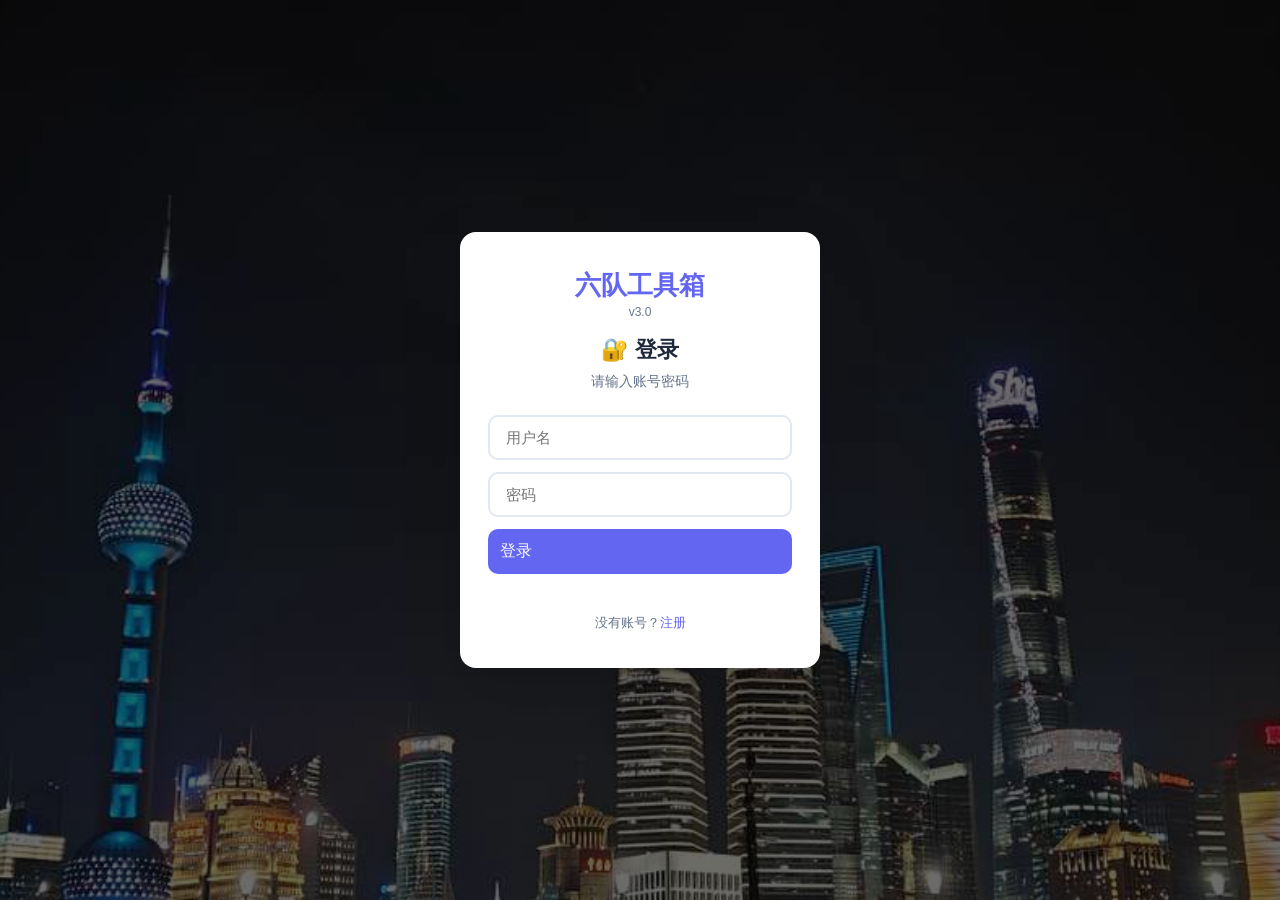
==== commit a728d7d3: "fix: 版本号 v2.4 -> v3.0" ====
--- a/index.html
+++ b/index.html
@@ -18,7 +18,7 @@
 <div class="login-screen" id="ls">
   <div class="login-overlay"></div>
   <div class="login-box">
-<div class="login-logo"><div class="logo-title">六队工具箱</div><div class="logo-ver">v2.4</div></div>
+<div class="login-logo"><div class="logo-title">六队工具箱</div><div class="logo-ver">v3.0</div></div>
     <h2 id="lt">&#x1F510; 登录</h2>
     <p class="sub" id="lst">请输入账号密码</p>
     <input type="text" id="lu" placeholder="用户名"/>
